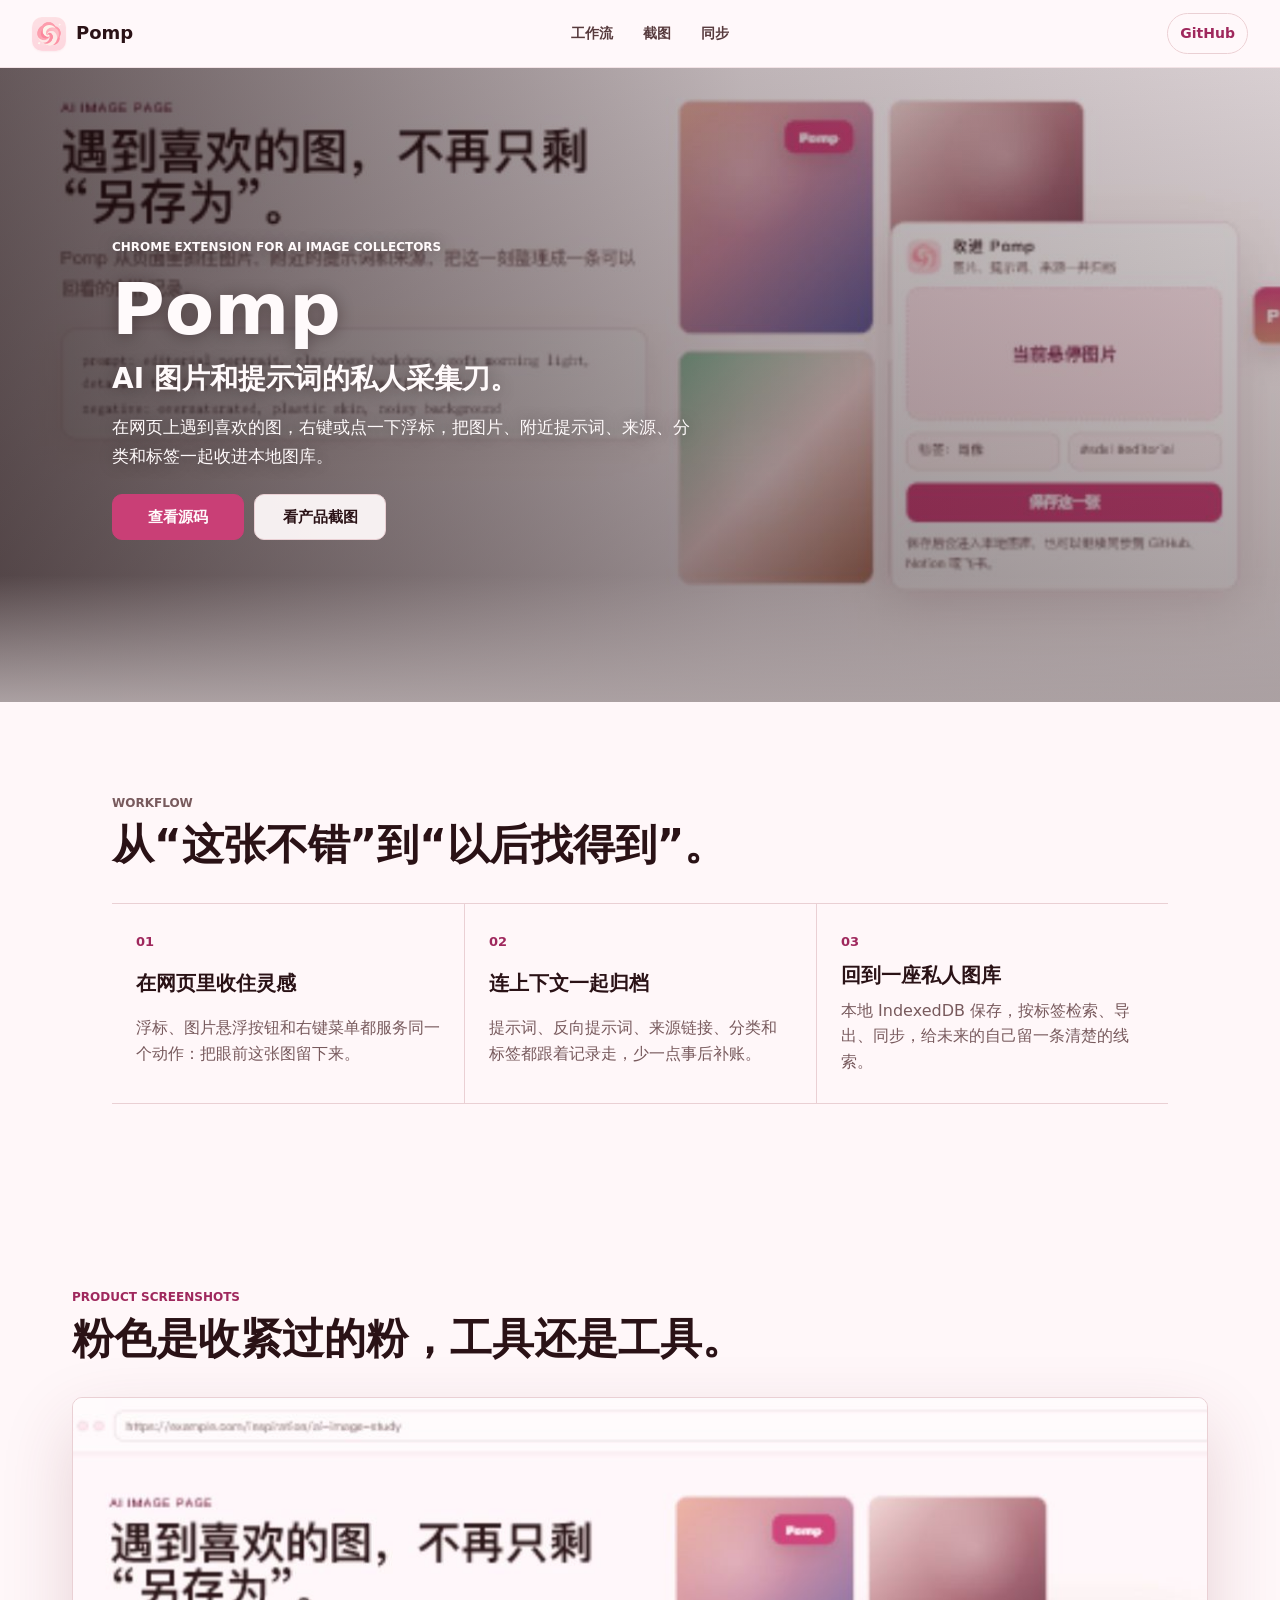
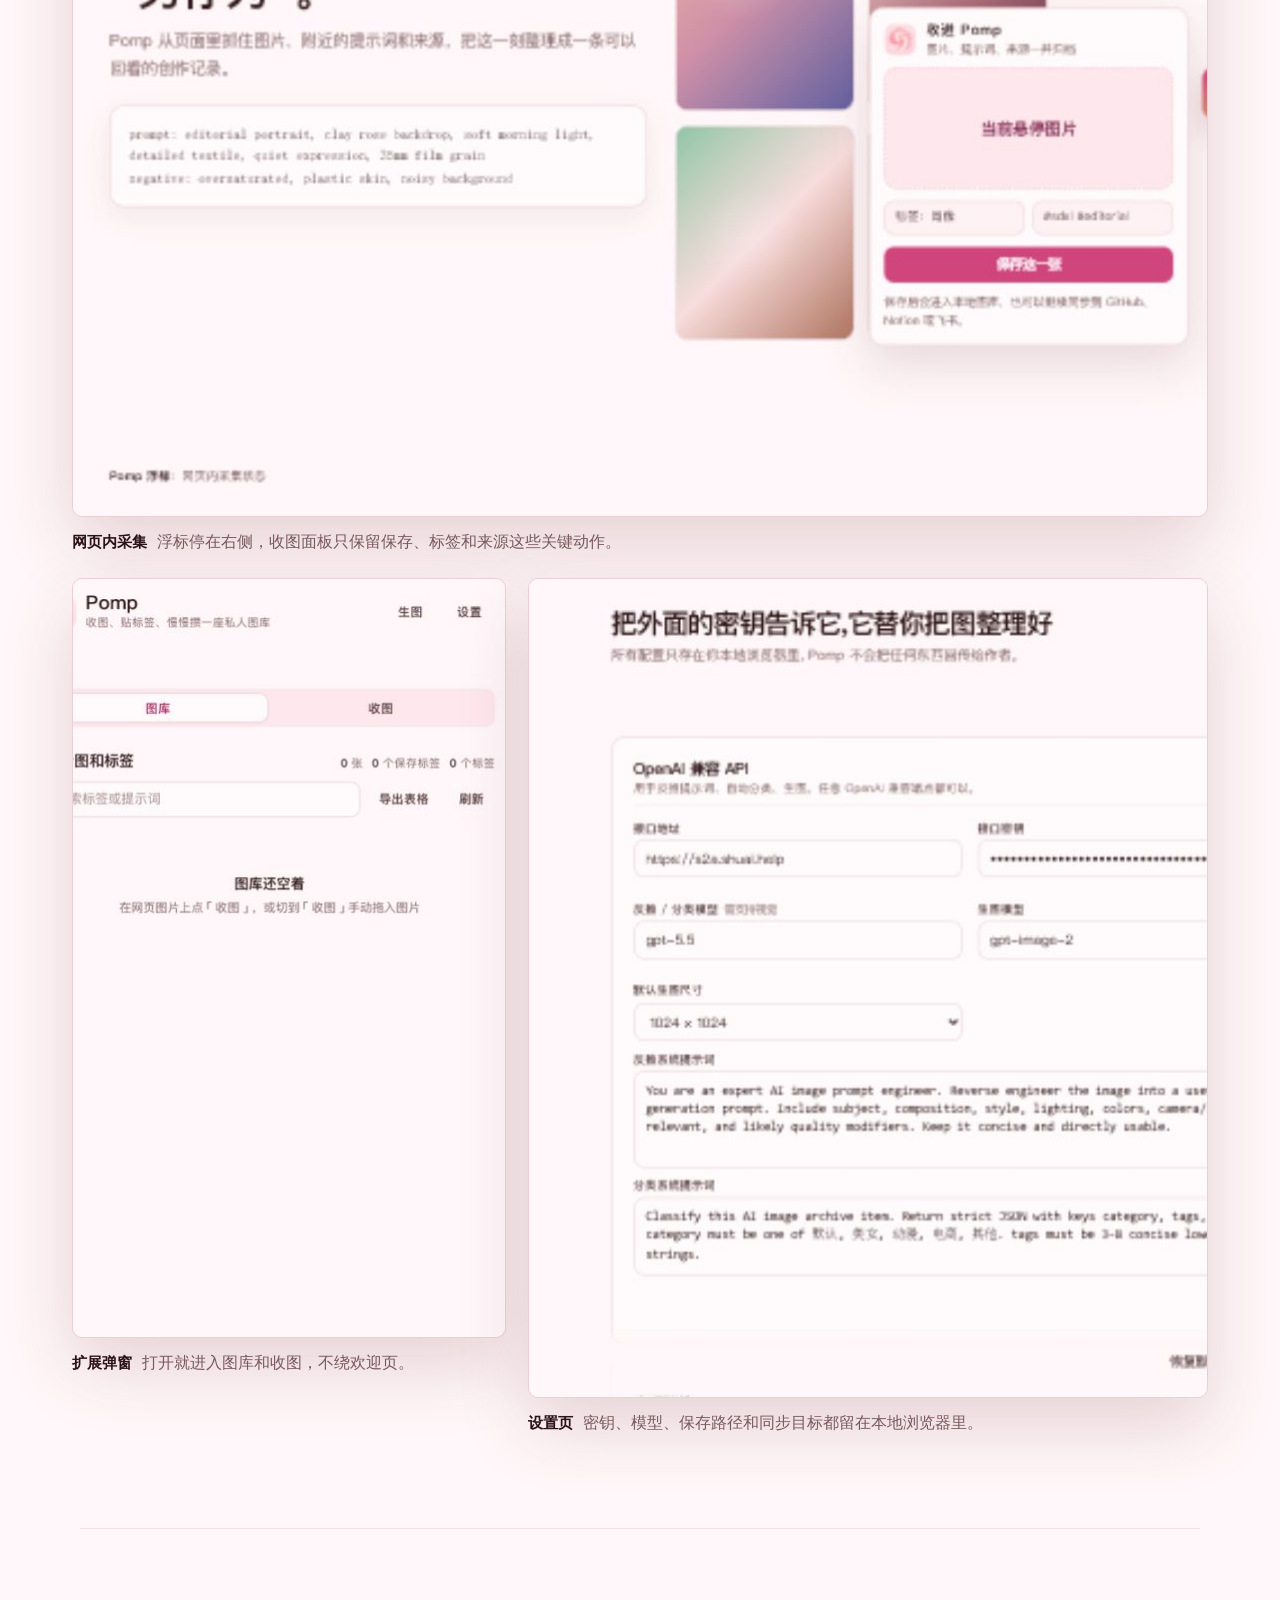
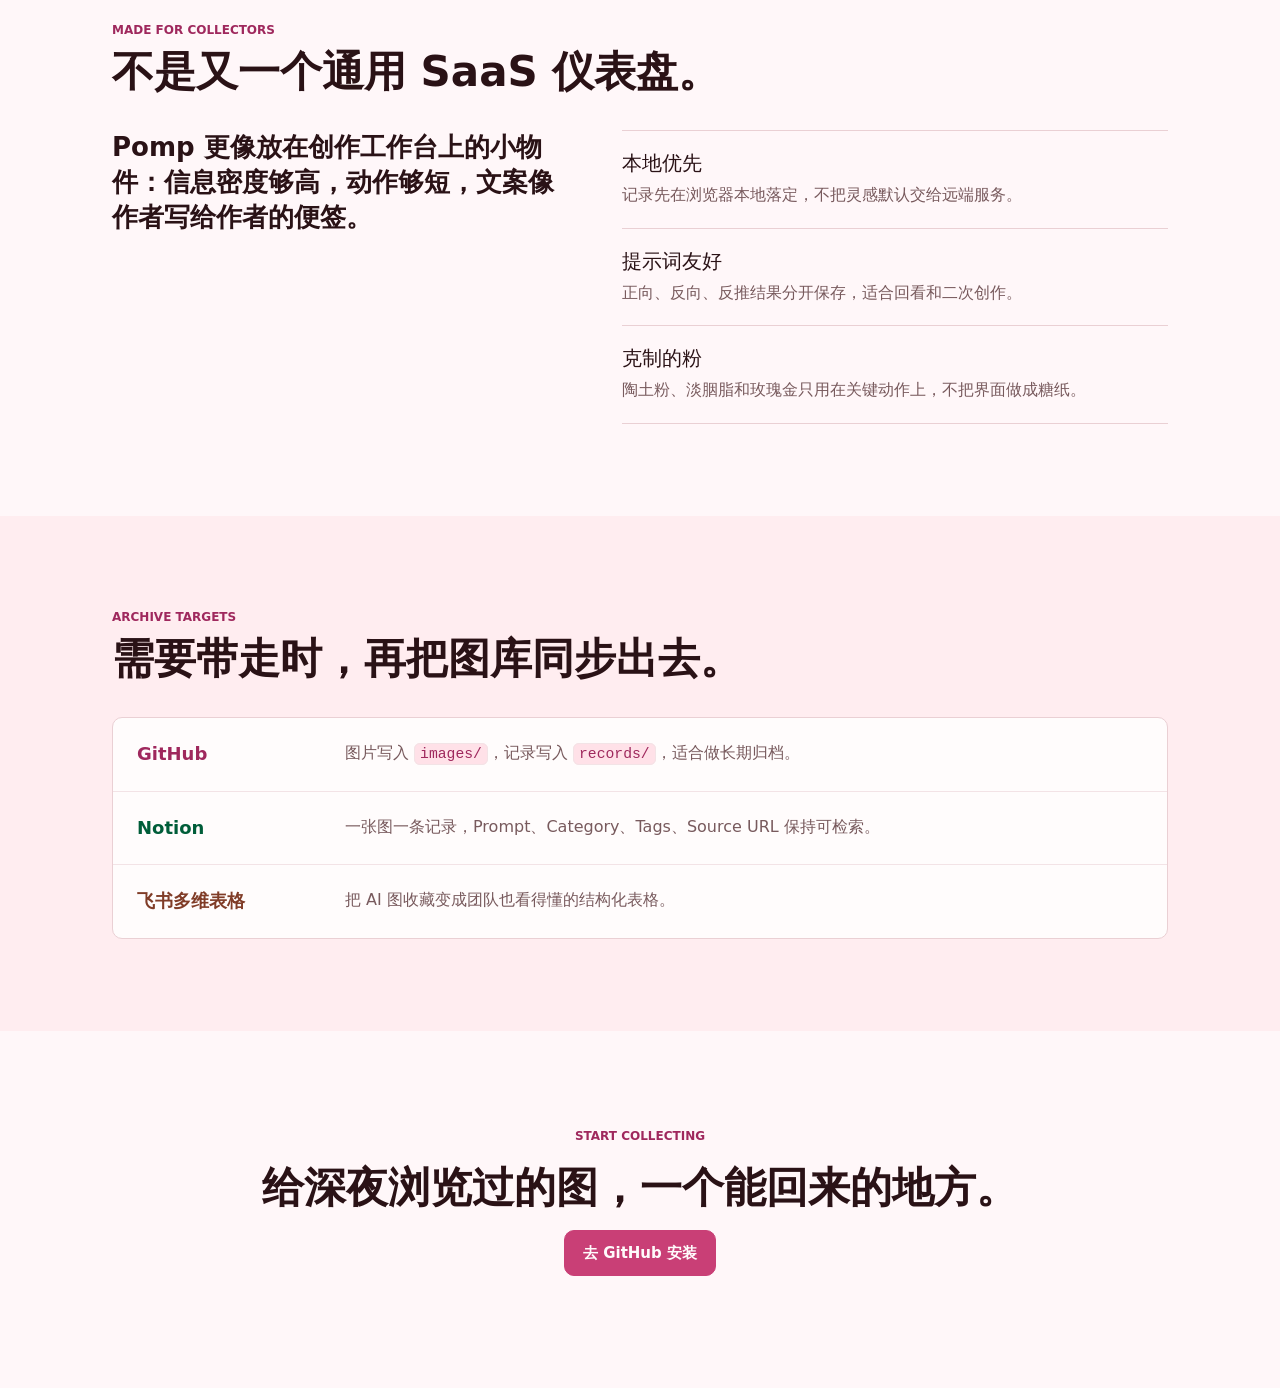
==== index.html @ 880b2afd "Publish Pomp landing page" ====
<!doctype html>
<html lang="zh-CN">
  <head>
    <meta charset="utf-8" />
    <meta name="viewport" content="width=device-width, initial-scale=1" />
    <meta
      name="description"
      content="Pomp 是给 AI 图创作者用的 Chrome 扩展：收图、收提示词、存来源、贴标签，再同步到 GitHub、Notion 或飞书。"
    />
    <meta name="theme-color" content="#fbf2f4" />
    <title>Pomp · AI 图片和提示词的私人采集刀</title>
    <link rel="icon" href="assets/pomp-logo.png" />
    <link rel="preload" as="image" href="assets/screenshots/floating-capture.png" />
    <link rel="stylesheet" href="styles.css" />
  </head>
  <body>
    <a class="skip-link" href="#main">跳到正文</a>
    <header class="site-header">
      <a class="brand" href="#top" aria-label="Pomp 首页">
        <img src="assets/pomp-logo.png" width="34" height="34" alt="" />
        <span>Pomp</span>
      </a>
      <nav class="site-nav" aria-label="页面导航">
        <a href="#workflow">工作流</a>
        <a href="#screenshots">截图</a>
        <a href="#sync">同步</a>
      </nav>
      <a class="header-cta" href="https://github.com/Charlo-O/POMP">GitHub</a>
    </header>

    <main id="main">
      <section id="top" class="hero" aria-labelledby="hero-title">
        <div class="hero-media" aria-hidden="true"></div>
        <div class="hero-scrim"></div>
        <div class="hero-content">
          <p class="eyebrow">Chrome extension for AI image collectors</p>
          <h1 id="hero-title">Pomp</h1>
          <p class="hero-lede">AI 图片和提示词的私人采集刀。</p>
          <p class="hero-copy">
            在网页上遇到喜欢的图，右键或点一下浮标，把图片、附近提示词、来源、分类和标签一起收进本地图库。
          </p>
          <div class="hero-actions">
            <a class="button primary" href="https://github.com/Charlo-O/POMP">查看源码</a>
            <a class="button secondary" href="#screenshots">看产品截图</a>
          </div>
        </div>
      </section>

      <section id="workflow" class="workflow section-band" aria-labelledby="workflow-title">
        <div class="section-head">
          <p class="eyebrow">Workflow</p>
          <h2 id="workflow-title">从“这张不错”到“以后找得到”。</h2>
        </div>
        <div class="workflow-grid">
          <article>
            <span class="step-index">01</span>
            <h3>在网页里收住灵感</h3>
            <p>浮标、图片悬浮按钮和右键菜单都服务同一个动作：把眼前这张图留下来。</p>
          </article>
          <article>
            <span class="step-index">02</span>
            <h3>连上下文一起归档</h3>
            <p>提示词、反向提示词、来源链接、分类和标签都跟着记录走，少一点事后补账。</p>
          </article>
          <article>
            <span class="step-index">03</span>
            <h3>回到一座私人图库</h3>
            <p>本地 IndexedDB 保存，按标签检索、导出、同步，给未来的自己留一条清楚的线索。</p>
          </article>
        </div>
      </section>

      <section id="screenshots" class="screenshots section-band" aria-labelledby="screenshots-title">
        <div class="section-head">
          <p class="eyebrow">Product screenshots</p>
          <h2 id="screenshots-title">粉色是收紧过的粉，工具还是工具。</h2>
        </div>
        <div class="shot-feature">
          <figure>
            <img
              src="assets/screenshots/floating-capture.png"
              width="1200"
              height="720"
              loading="lazy"
              alt="Pomp 在网页图片旁显示浮标与收图面板的截图"
            />
            <figcaption>
              <strong>网页内采集</strong>
              <span>浮标停在右侧，收图面板只保留保存、标签和来源这些关键动作。</span>
            </figcaption>
          </figure>
        </div>
        <div class="shot-grid">
          <figure>
            <img
              src="assets/screenshots/popup.png"
              width="520"
              height="760"
              loading="lazy"
              alt="Pomp 扩展弹窗的图库界面截图"
            />
            <figcaption>
              <strong>扩展弹窗</strong>
              <span>打开就进入图库和收图，不绕欢迎页。</span>
            </figcaption>
          </figure>
          <figure>
            <img
              src="assets/screenshots/options.png"
              width="1145"
              height="820"
              loading="lazy"
              alt="Pomp 设置页中 OpenAI 兼容 API 配置区域截图"
            />
            <figcaption>
              <strong>设置页</strong>
              <span>密钥、模型、保存路径和同步目标都留在本地浏览器里。</span>
            </figcaption>
          </figure>
        </div>
      </section>

      <section class="principles section-band" aria-labelledby="principles-title">
        <div class="section-head">
          <p class="eyebrow">Made for collectors</p>
          <h2 id="principles-title">不是又一个通用 SaaS 仪表盘。</h2>
        </div>
        <div class="principle-layout">
          <p class="large-copy">
            Pomp 更像放在创作工作台上的小物件：信息密度够高，动作够短，文案像作者写给作者的便签。
          </p>
          <dl class="principle-list">
            <div>
              <dt>本地优先</dt>
              <dd>记录先在浏览器本地落定，不把灵感默认交给远端服务。</dd>
            </div>
            <div>
              <dt>提示词友好</dt>
              <dd>正向、反向、反推结果分开保存，适合回看和二次创作。</dd>
            </div>
            <div>
              <dt>克制的粉</dt>
              <dd>陶土粉、淡胭脂和玫瑰金只用在关键动作上，不把界面做成糖纸。</dd>
            </div>
          </dl>
        </div>
      </section>

      <section id="sync" class="sync section-band" aria-labelledby="sync-title">
        <div class="section-head">
          <p class="eyebrow">Archive targets</p>
          <h2 id="sync-title">需要带走时，再把图库同步出去。</h2>
        </div>
        <div class="sync-rows" role="list">
          <div role="listitem">
            <span>GitHub</span>
            <p>图片写入 <code>images/</code>，记录写入 <code>records/</code>，适合做长期归档。</p>
          </div>
          <div role="listitem">
            <span>Notion</span>
            <p>一张图一条记录，Prompt、Category、Tags、Source URL 保持可检索。</p>
          </div>
          <div role="listitem">
            <span>飞书多维表格</span>
            <p>把 AI 图收藏变成团队也看得懂的结构化表格。</p>
          </div>
        </div>
      </section>

      <section class="final-cta" aria-labelledby="final-title">
        <p class="eyebrow">Start collecting</p>
        <h2 id="final-title">给深夜浏览过的图，一个能回来的地方。</h2>
        <a class="button primary" href="https://github.com/Charlo-O/POMP">去 GitHub 安装</a>
      </section>
    </main>
  </body>
</html>
---- styles.css ----
:root {
  color-scheme: light;
  --bg: oklch(98.6% 0.012 8);
  --bg-deep: oklch(96.4% 0.022 8);
  --panel: oklch(99.4% 0.006 8);
  --panel-soft: oklch(97.4% 0.016 8);
  --panel-blush: oklch(95.6% 0.034 6);
  --text: oklch(22% 0.04 12);
  --text-mid: oklch(38% 0.04 12);
  --muted: oklch(50% 0.04 12);
  --line: oklch(88% 0.03 6);
  --line-soft: oklch(93% 0.018 6);
  --accent: oklch(58% 0.18 0);
  --accent-strong: oklch(48% 0.16 358);
  --accent-soft: oklch(94% 0.04 4);
  --accent-fg: oklch(99% 0.006 8);
  --rose-gold: oklch(72% 0.09 40);
  --moss: oklch(42% 0.1 160);
  --shadow-sm: 0 1px 2px oklch(40% 0.06 12 / 0.06);
  --shadow-md: 0 10px 32px oklch(40% 0.08 12 / 0.12);
  --shadow-lg: 0 28px 70px oklch(40% 0.1 12 / 0.18);
  --ease-out: cubic-bezier(0.22, 1, 0.36, 1);
  --content: 1120px;
  --header-h: 68px;
  font-family:
    "PingFang SC", "HarmonyOS Sans SC", "Microsoft YaHei UI", "Hiragino Sans GB",
    -apple-system, BlinkMacSystemFont, "Segoe UI", system-ui, sans-serif;
  -webkit-font-smoothing: antialiased;
  text-rendering: optimizeLegibility;
}

@media (prefers-reduced-motion: reduce) {
  *,
  *::before,
  *::after {
    animation-duration: 0ms !important;
    scroll-behavior: auto !important;
    transition-duration: 0ms !important;
  }
}

* {
  box-sizing: border-box;
}

html {
  background: var(--bg);
  scroll-behavior: smooth;
}

body {
  background: var(--bg);
  color: var(--text);
  font-size: 16px;
  letter-spacing: 0;
  line-height: 1.6;
  margin: 0;
}

img {
  display: block;
  max-width: 100%;
}

a {
  color: inherit;
}

.skip-link {
  background: var(--text);
  border-radius: 0 0 8px 8px;
  color: var(--accent-fg);
  left: 24px;
  padding: 8px 12px;
  position: fixed;
  top: -48px;
  transition: top 160ms var(--ease-out);
  z-index: 20;
}

.skip-link:focus {
  top: 0;
}

.site-header {
  align-items: center;
  background: oklch(98.6% 0.012 8 / 0.88);
  border-bottom: 1px solid var(--line-soft);
  display: flex;
  gap: 18px;
  height: var(--header-h);
  justify-content: space-between;
  padding: 0 32px;
  position: sticky;
  top: 0;
  z-index: 10;
}

.brand,
.site-nav,
.hero-actions {
  align-items: center;
  display: flex;
}

.brand {
  gap: 10px;
  text-decoration: none;
}

.brand img {
  border-radius: 10px;
  box-shadow: var(--shadow-sm);
}

.brand span {
  font-size: 18px;
  font-weight: 850;
}

.site-nav {
  gap: 6px;
}

.site-nav a,
.header-cta {
  border-radius: 999px;
  color: var(--text-mid);
  font-size: 14px;
  font-weight: 700;
  min-height: 40px;
  padding: 8px 12px;
  text-decoration: none;
  transition:
    background-color 160ms var(--ease-out),
    color 160ms var(--ease-out);
}

.site-nav a:hover,
.header-cta:hover {
  background: var(--panel-soft);
  color: var(--text);
}

.header-cta {
  border: 1px solid var(--line);
  color: var(--accent-strong);
}

.hero {
  min-height: calc(78dvh - var(--header-h));
  overflow: hidden;
  position: relative;
}

.hero-media,
.hero-scrim {
  inset: 0;
  position: absolute;
}

.hero-media {
  background:
    linear-gradient(90deg, oklch(15% 0.03 12 / 0.62), oklch(15% 0.03 12 / 0.18) 58%, oklch(15% 0.03 12 / 0.05)),
    url("assets/screenshots/floating-capture.png") center / cover;
  transform: scale(1.02);
}

.hero-scrim {
  background:
    linear-gradient(180deg, oklch(15% 0.03 12 / 0.12), oklch(15% 0.03 12 / 0.36)),
    linear-gradient(0deg, var(--bg) 0, oklch(98.6% 0.012 8 / 0) 20%);
}

.hero-content {
  display: grid;
  gap: 18px;
  margin: 0 auto;
  max-width: var(--content);
  min-height: calc(78dvh - var(--header-h));
  padding: 96px 32px 88px;
  place-content: center start;
  position: relative;
}

.eyebrow {
  color: var(--accent-strong);
  font-size: 12px;
  font-weight: 850;
  letter-spacing: 0;
  margin: 0;
  text-transform: uppercase;
}

.hero .eyebrow,
.hero h1,
.hero-lede,
.hero-copy {
  color: var(--accent-fg);
  text-shadow: 0 1px 16px oklch(15% 0.03 12 / 0.36);
}

.hero h1 {
  font-size: 72px;
  font-weight: 900;
  letter-spacing: 0;
  line-height: 0.95;
  margin: 0;
}

.hero-lede {
  font-size: 28px;
  font-weight: 800;
  line-height: 1.18;
  margin: 0;
  max-width: 560px;
}

.hero-copy {
  font-size: 17px;
  line-height: 1.75;
  margin: 0;
  max-width: 580px;
}

.hero-actions {
  flex-wrap: wrap;
  gap: 10px;
  padding-top: 4px;
}

.button {
  align-items: center;
  border: 1px solid var(--line);
  border-radius: 10px;
  display: inline-flex;
  font-size: 15px;
  font-weight: 800;
  justify-content: center;
  min-height: 46px;
  min-width: 132px;
  padding: 0 18px;
  text-decoration: none;
  transition:
    background-color 160ms var(--ease-out),
    border-color 160ms var(--ease-out),
    transform 160ms var(--ease-out);
}

.button:hover {
  transform: translateY(-1px);
}

.button:active {
  transform: scale(0.985);
}

.button.primary {
  background: var(--accent);
  border-color: var(--accent);
  color: var(--accent-fg);
}

.button.primary:hover {
  background: var(--accent-strong);
  border-color: var(--accent-strong);
}

.button.secondary {
  background: oklch(99.4% 0.006 8 / 0.92);
  color: var(--text);
}

.section-band {
  margin: 0 auto;
  max-width: var(--content);
  padding: 92px 32px;
}

.section-head {
  display: grid;
  gap: 8px;
  margin-bottom: 34px;
  max-width: 720px;
}

.section-head h2,
.final-cta h2 {
  color: var(--text);
  font-size: 42px;
  font-weight: 900;
  letter-spacing: 0;
  line-height: 1.14;
  margin: 0;
}

.workflow-grid {
  border-bottom: 1px solid var(--line);
  border-top: 1px solid var(--line);
  display: grid;
  grid-template-columns: repeat(3, minmax(0, 1fr));
}

.workflow-grid article {
  display: grid;
  gap: 10px;
  padding: 28px 24px;
}

.workflow-grid article + article {
  border-left: 1px solid var(--line);
}

.step-index {
  color: var(--accent-strong);
  font-size: 13px;
  font-weight: 900;
}

.workflow h3,
.principle-list dt {
  font-size: 20px;
  line-height: 1.25;
  margin: 0;
}

.workflow p,
.principle-list dd,
.sync-rows p,
figcaption span {
  color: var(--muted);
  margin: 0;
}

.screenshots {
  max-width: 1200px;
}

.shot-feature figure,
.shot-grid figure {
  margin: 0;
}

.shot-feature img,
.shot-grid img {
  background: var(--panel-blush);
  border: 1px solid var(--line);
  border-radius: 10px;
  box-shadow: var(--shadow-lg);
  object-fit: cover;
  width: 100%;
}

.shot-feature img {
  aspect-ratio: 5 / 3;
}

.shot-grid {
  display: grid;
  gap: 22px;
  grid-template-columns: 0.78fr 1.22fr;
  margin-top: 24px;
}

.shot-grid img {
  aspect-ratio: 13 / 10;
}

.shot-grid figure:first-child img {
  aspect-ratio: 0.72 / 1;
  object-fit: cover;
  object-position: top;
}

figcaption {
  align-items: baseline;
  display: flex;
  gap: 10px;
  margin-top: 12px;
}

figcaption strong {
  color: var(--text);
  flex: 0 0 auto;
  font-size: 15px;
}

.principles {
  border-top: 1px solid var(--line-soft);
}

.principle-layout {
  display: grid;
  gap: 44px;
  grid-template-columns: minmax(0, 0.92fr) minmax(0, 1.08fr);
}

.large-copy {
  color: var(--text);
  font-size: 26px;
  font-weight: 800;
  line-height: 1.35;
  margin: 0;
}

.principle-list {
  border-top: 1px solid var(--line);
  margin: 0;
}

.principle-list div {
  border-bottom: 1px solid var(--line);
  display: grid;
  gap: 6px;
  padding: 20px 0;
}

.sync {
  background: var(--bg-deep);
  max-width: none;
  padding-left: max(32px, calc((100vw - var(--content)) / 2 + 32px));
  padding-right: max(32px, calc((100vw - var(--content)) / 2 + 32px));
}

.sync-rows {
  background: var(--panel);
  border: 1px solid var(--line);
  border-radius: 10px;
  overflow: hidden;
}

.sync-rows div {
  align-items: start;
  display: grid;
  gap: 18px;
  grid-template-columns: 190px 1fr;
  padding: 22px 24px;
}

.sync-rows div + div {
  border-top: 1px solid var(--line-soft);
}

.sync-rows span {
  color: var(--accent-strong);
  font-size: 18px;
  font-weight: 900;
}

.sync-rows div:nth-child(2) span {
  color: var(--moss);
}

.sync-rows div:nth-child(3) span {
  color: oklch(44% 0.1 38);
}

code {
  background: var(--accent-soft);
  border: 1px solid var(--line-soft);
  border-radius: 6px;
  color: var(--accent-strong);
  font-family: ui-monospace, "SF Mono", Menlo, Consolas, monospace;
  font-size: 0.92em;
  padding: 2px 5px;
}

.final-cta {
  display: grid;
  gap: 18px;
  margin: 0 auto;
  max-width: 820px;
  padding: 96px 32px 112px;
  text-align: center;
}

.final-cta .button {
  justify-self: center;
}

:focus-visible {
  outline: 2px solid var(--accent);
  outline-offset: 3px;
}

@media (max-width: 900px) {
  .site-header {
    padding: 0 18px;
  }

  .site-nav {
    display: none;
  }

  .hero {
    min-height: calc(84dvh - var(--header-h));
  }

  .hero-media {
    background:
      linear-gradient(180deg, oklch(15% 0.03 12 / 0.64), oklch(15% 0.03 12 / 0.28)),
      url("assets/screenshots/floating-capture.png") center / cover;
  }

  .hero-content {
    min-height: calc(84dvh - var(--header-h));
    padding: 84px 22px 72px;
  }

  .hero h1 {
    font-size: 52px;
  }

  .hero-lede {
    font-size: 24px;
  }

  .section-band {
    padding: 70px 22px;
  }

  .section-head h2,
  .final-cta h2 {
    font-size: 32px;
  }

  .workflow-grid,
  .principle-layout,
  .shot-grid {
    grid-template-columns: 1fr;
  }

  .workflow-grid article + article {
    border-left: 0;
    border-top: 1px solid var(--line);
  }

  .sync {
    padding-left: 22px;
    padding-right: 22px;
  }

  .sync-rows div {
    grid-template-columns: 1fr;
  }

  figcaption {
    align-items: start;
    display: grid;
    gap: 4px;
  }
}

@media (max-width: 520px) {
  .header-cta {
    min-width: 84px;
    text-align: center;
  }

  .hero-copy {
    font-size: 16px;
  }

  .hero-actions {
    align-items: stretch;
    display: grid;
  }

  .button {
    width: 100%;
  }

  .large-copy {
    font-size: 22px;
  }

  .shot-feature img,
  .shot-grid img {
    border-radius: 8px;
  }
}
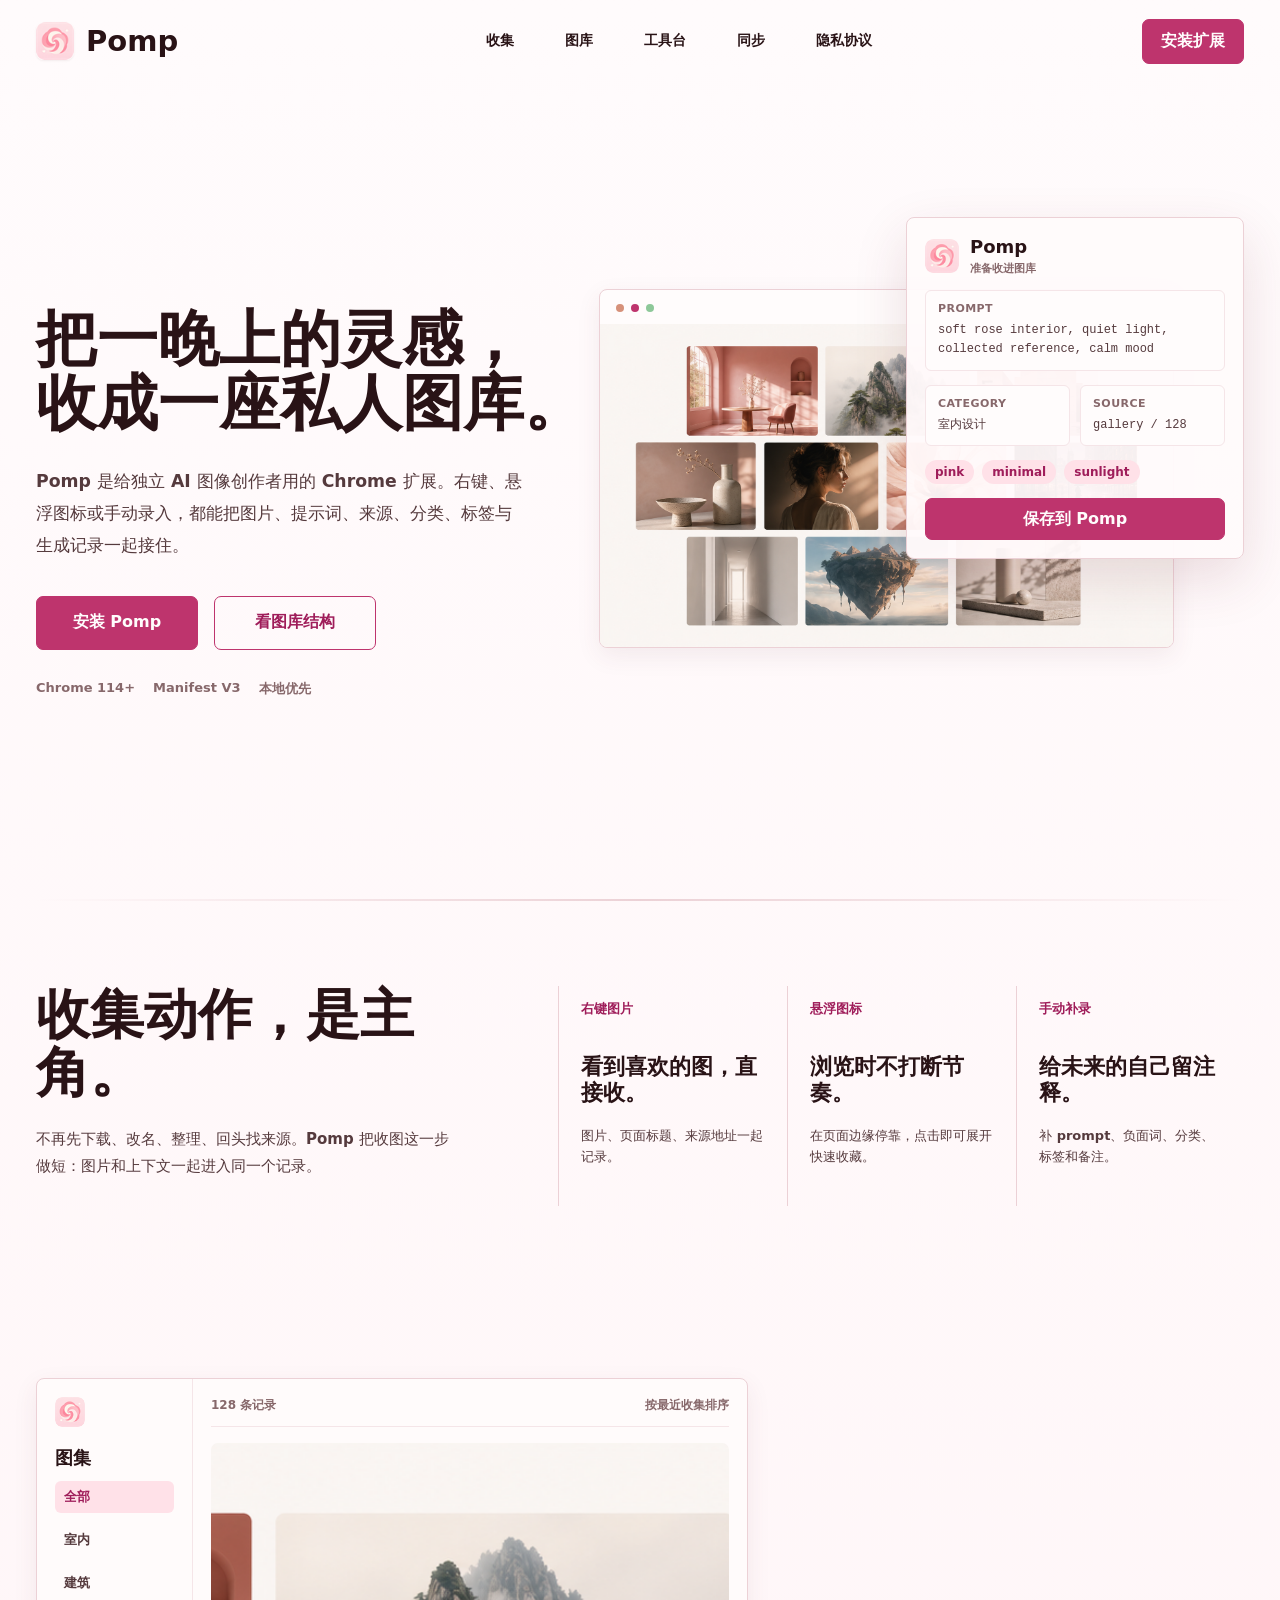
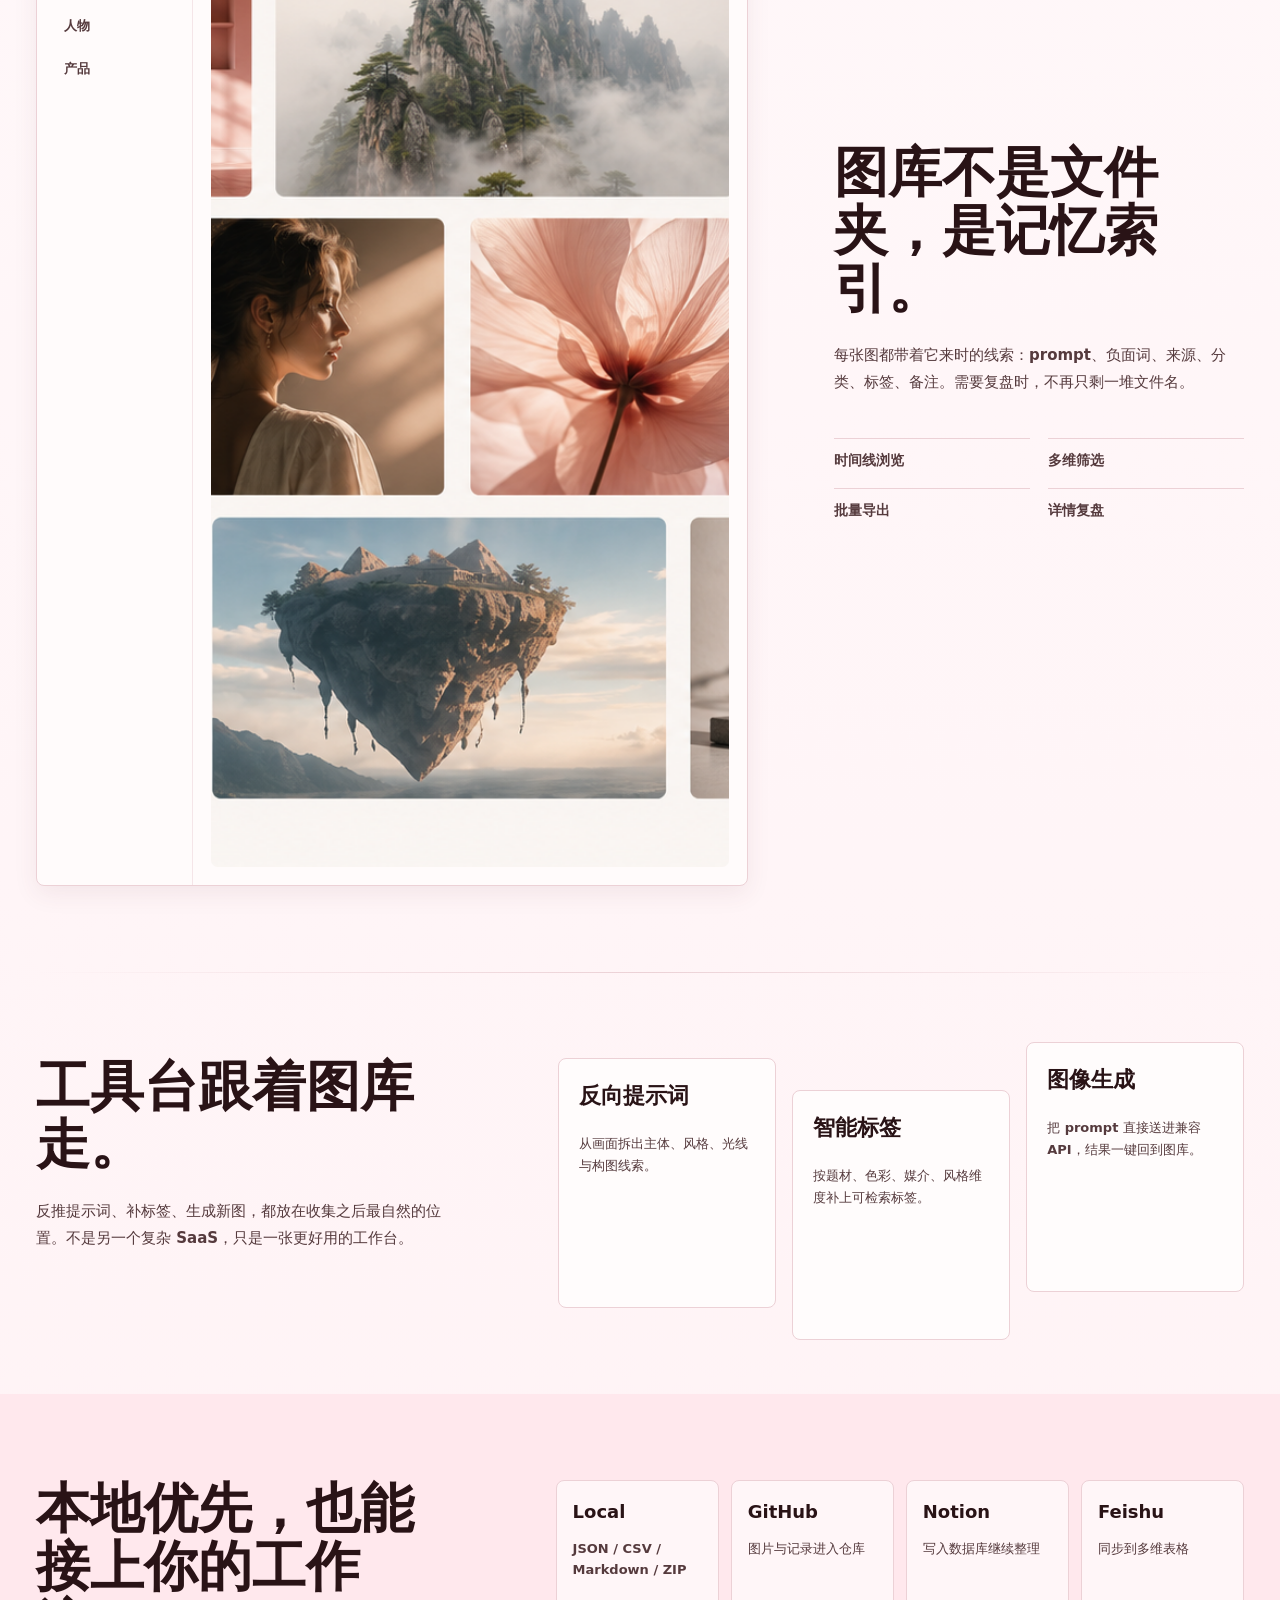
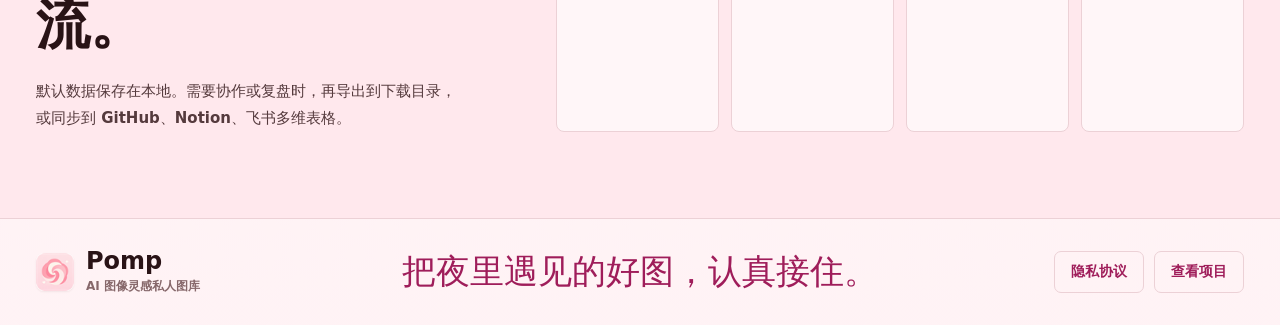
==== commit 4da1b7a1: "Publish standalone landing page" ====
--- a/index.html
+++ b/index.html
@@ -5,173 +5,238 @@
     <meta name="viewport" content="width=device-width, initial-scale=1" />
     <meta
       name="description"
-      content="Pomp 是给 AI 图创作者用的 Chrome 扩展：收图、收提示词、存来源、贴标签，再同步到 GitHub、Notion 或飞书。"
+      content="Pomp 是为 AI 图像创作者准备的 Chrome 扩展，把图片、提示词、来源、标签和生成记录收成一座私人图库。"
     />
-    <meta name="theme-color" content="#fbf2f4" />
-    <title>Pomp · AI 图片和提示词的私人采集刀</title>
-    <link rel="icon" href="assets/pomp-logo.png" />
-    <link rel="preload" as="image" href="assets/screenshots/floating-capture.png" />
+    <title>Pomp | AI 图像灵感私人图库</title>
+    <link rel="icon" href="assets/pomp-icon48.png" />
     <link rel="stylesheet" href="styles.css" />
   </head>
   <body>
-    <a class="skip-link" href="#main">跳到正文</a>
     <header class="site-header">
       <a class="brand" href="#top" aria-label="Pomp 首页">
-        <img src="assets/pomp-logo.png" width="34" height="34" alt="" />
+        <img src="assets/pomp-icon48.png" alt="" width="48" height="48" decoding="async" />
         <span>Pomp</span>
       </a>
-      <nav class="site-nav" aria-label="页面导航">
-        <a href="#workflow">工作流</a>
-        <a href="#screenshots">截图</a>
+
+      <nav class="site-nav" aria-label="主要导航">
+        <a href="#collect">收集</a>
+        <a href="#archive">图库</a>
+        <a href="#bench">工具台</a>
         <a href="#sync">同步</a>
+        <a href="privacy.html">隐私协议</a>
       </nav>
-      <a class="header-cta" href="https://github.com/Charlo-O/POMP">GitHub</a>
+
+      <a class="nav-action" href="https://github.com/Charlo-O/POMP" target="_blank" rel="noreferrer">
+        安装扩展
+      </a>
     </header>
 
-    <main id="main">
-      <section id="top" class="hero" aria-labelledby="hero-title">
-        <div class="hero-media" aria-hidden="true"></div>
-        <div class="hero-scrim"></div>
-        <div class="hero-content">
-          <p class="eyebrow">Chrome extension for AI image collectors</p>
-          <h1 id="hero-title">Pomp</h1>
-          <p class="hero-lede">AI 图片和提示词的私人采集刀。</p>
-          <p class="hero-copy">
-            在网页上遇到喜欢的图，右键或点一下浮标，把图片、附近提示词、来源、分类和标签一起收进本地图库。
+    <main id="top">
+      <section class="hero">
+        <div class="hero-copy">
+          <h1>
+            <span>把一晚上的灵感，</span>
+            <span>收成一座私人图库。</span>
+          </h1>
+          <p>
+            Pomp 是给独立 AI 图像创作者用的 Chrome 扩展。右键、悬浮图标或手动录入，都能把图片、提示词、来源、分类、标签与生成记录一起接住。
           </p>
           <div class="hero-actions">
-            <a class="button primary" href="https://github.com/Charlo-O/POMP">查看源码</a>
-            <a class="button secondary" href="#screenshots">看产品截图</a>
-          </div>
-        </div>
-      </section>
-
-      <section id="workflow" class="workflow section-band" aria-labelledby="workflow-title">
-        <div class="section-head">
-          <p class="eyebrow">Workflow</p>
-          <h2 id="workflow-title">从“这张不错”到“以后找得到”。</h2>
-        </div>
-        <div class="workflow-grid">
-          <article>
-            <span class="step-index">01</span>
-            <h3>在网页里收住灵感</h3>
-            <p>浮标、图片悬浮按钮和右键菜单都服务同一个动作：把眼前这张图留下来。</p>
-          </article>
-          <article>
-            <span class="step-index">02</span>
-            <h3>连上下文一起归档</h3>
-            <p>提示词、反向提示词、来源链接、分类和标签都跟着记录走，少一点事后补账。</p>
-          </article>
-          <article>
-            <span class="step-index">03</span>
-            <h3>回到一座私人图库</h3>
-            <p>本地 IndexedDB 保存，按标签检索、导出、同步，给未来的自己留一条清楚的线索。</p>
-          </article>
-        </div>
-      </section>
-
-      <section id="screenshots" class="screenshots section-band" aria-labelledby="screenshots-title">
-        <div class="section-head">
-          <p class="eyebrow">Product screenshots</p>
-          <h2 id="screenshots-title">粉色是收紧过的粉，工具还是工具。</h2>
-        </div>
-        <div class="shot-feature">
-          <figure>
+            <a class="button primary" href="https://github.com/Charlo-O/POMP" target="_blank" rel="noreferrer">
+              安装 Pomp
+            </a>
+            <a class="button secondary" href="#archive">看图库结构</a>
+          </div>
+          <div class="hero-note">
+            <span>Chrome 114+</span>
+            <span>Manifest V3</span>
+            <span>本地优先</span>
+          </div>
+        </div>
+
+        <div class="hero-workspace" aria-label="Pomp 新品牌官网产品预览">
+          <div class="source-window">
+            <div class="window-dots" aria-hidden="true">
+              <span></span>
+              <span></span>
+              <span></span>
+            </div>
             <img
-              src="assets/screenshots/floating-capture.png"
-              width="1200"
-              height="720"
+              src="assets/archive-contact-sheet.png"
+              alt="AI 图像灵感缩略图拼贴"
+              width="1792"
+              height="1024"
+              decoding="async"
+              fetchpriority="high"
+            />
+          </div>
+
+          <div class="save-panel">
+            <div class="panel-head">
+              <img src="assets/pomp-icon48.png" alt="" width="48" height="48" decoding="async" />
+              <div>
+                <strong>Pomp</strong>
+                <span>准备收进图库</span>
+              </div>
+            </div>
+            <div class="field-group">
+              <label>Prompt</label>
+              <p>soft rose interior, quiet light, collected reference, calm mood</p>
+            </div>
+            <div class="field-row">
+              <div>
+                <label>Category</label>
+                <p>室内设计</p>
+              </div>
+              <div>
+                <label>Source</label>
+                <p>gallery / 128</p>
+              </div>
+            </div>
+            <div class="tag-row" aria-label="标签">
+              <span>pink</span>
+              <span>minimal</span>
+              <span>sunlight</span>
+            </div>
+            <button type="button">保存到 Pomp</button>
+          </div>
+        </div>
+      </section>
+
+      <section id="collect" class="collect section-shell">
+        <div class="section-copy">
+          <h2>收集动作，是主角。</h2>
+          <p>
+            不再先下载、改名、整理、回头找来源。Pomp 把收图这一步做短：图片和上下文一起进入同一个记录。
+          </p>
+        </div>
+
+        <div class="collect-lane" aria-label="收集方式">
+          <article>
+            <span>右键图片</span>
+            <strong>看到喜欢的图，直接收。</strong>
+            <p>图片、页面标题、来源地址一起记录。</p>
+          </article>
+          <article>
+            <span>悬浮图标</span>
+            <strong>浏览时不打断节奏。</strong>
+            <p>在页面边缘停靠，点击即可展开快速收藏。</p>
+          </article>
+          <article>
+            <span>手动补录</span>
+            <strong>给未来的自己留注释。</strong>
+            <p>补 prompt、负面词、分类、标签和备注。</p>
+          </article>
+        </div>
+      </section>
+
+      <section id="archive" class="archive section-shell">
+        <div class="archive-board">
+          <div class="archive-sidebar">
+            <img src="assets/pomp-icon48.png" alt="" width="48" height="48" loading="lazy" decoding="async" />
+            <strong>图集</strong>
+            <span class="active">全部</span>
+            <span>室内</span>
+            <span>建筑</span>
+            <span>人物</span>
+            <span>产品</span>
+          </div>
+          <div class="archive-main">
+            <div class="archive-toolbar">
+              <span>128 条记录</span>
+              <span>按最近收集排序</span>
+            </div>
+            <img
+              src="assets/archive-contact-sheet.png"
+              alt="Pomp 私人图库中的灵感缩略图"
+              width="1792"
+              height="1024"
               loading="lazy"
-              alt="Pomp 在网页图片旁显示浮标与收图面板的截图"
+              decoding="async"
             />
-            <figcaption>
-              <strong>网页内采集</strong>
-              <span>浮标停在右侧，收图面板只保留保存、标签和来源这些关键动作。</span>
-            </figcaption>
-          </figure>
-        </div>
-        <div class="shot-grid">
-          <figure>
-            <img
-              src="assets/screenshots/popup.png"
-              width="520"
-              height="760"
-              loading="lazy"
-              alt="Pomp 扩展弹窗的图库界面截图"
-            />
-            <figcaption>
-              <strong>扩展弹窗</strong>
-              <span>打开就进入图库和收图，不绕欢迎页。</span>
-            </figcaption>
-          </figure>
-          <figure>
-            <img
-              src="assets/screenshots/options.png"
-              width="1145"
-              height="820"
-              loading="lazy"
-              alt="Pomp 设置页中 OpenAI 兼容 API 配置区域截图"
-            />
-            <figcaption>
-              <strong>设置页</strong>
-              <span>密钥、模型、保存路径和同步目标都留在本地浏览器里。</span>
-            </figcaption>
-          </figure>
-        </div>
-      </section>
-
-      <section class="principles section-band" aria-labelledby="principles-title">
-        <div class="section-head">
-          <p class="eyebrow">Made for collectors</p>
-          <h2 id="principles-title">不是又一个通用 SaaS 仪表盘。</h2>
-        </div>
-        <div class="principle-layout">
-          <p class="large-copy">
-            Pomp 更像放在创作工作台上的小物件：信息密度够高，动作够短，文案像作者写给作者的便签。
-          </p>
-          <dl class="principle-list">
-            <div>
-              <dt>本地优先</dt>
-              <dd>记录先在浏览器本地落定，不把灵感默认交给远端服务。</dd>
-            </div>
-            <div>
-              <dt>提示词友好</dt>
-              <dd>正向、反向、反推结果分开保存，适合回看和二次创作。</dd>
-            </div>
-            <div>
-              <dt>克制的粉</dt>
-              <dd>陶土粉、淡胭脂和玫瑰金只用在关键动作上，不把界面做成糖纸。</dd>
-            </div>
-          </dl>
-        </div>
-      </section>
-
-      <section id="sync" class="sync section-band" aria-labelledby="sync-title">
-        <div class="section-head">
-          <p class="eyebrow">Archive targets</p>
-          <h2 id="sync-title">需要带走时，再把图库同步出去。</h2>
-        </div>
-        <div class="sync-rows" role="list">
-          <div role="listitem">
-            <span>GitHub</span>
-            <p>图片写入 <code>images/</code>，记录写入 <code>records/</code>，适合做长期归档。</p>
-          </div>
-          <div role="listitem">
-            <span>Notion</span>
-            <p>一张图一条记录，Prompt、Category、Tags、Source URL 保持可检索。</p>
-          </div>
-          <div role="listitem">
-            <span>飞书多维表格</span>
-            <p>把 AI 图收藏变成团队也看得懂的结构化表格。</p>
-          </div>
-        </div>
-      </section>
-
-      <section class="final-cta" aria-labelledby="final-title">
-        <p class="eyebrow">Start collecting</p>
-        <h2 id="final-title">给深夜浏览过的图，一个能回来的地方。</h2>
-        <a class="button primary" href="https://github.com/Charlo-O/POMP">去 GitHub 安装</a>
+          </div>
+        </div>
+
+        <div class="section-copy archive-copy">
+          <h2>图库不是文件夹，是记忆索引。</h2>
+          <p>
+            每张图都带着它来时的线索：prompt、负面词、来源、分类、标签、备注。需要复盘时，不再只剩一堆文件名。
+          </p>
+          <div class="mini-list">
+            <span>时间线浏览</span>
+            <span>多维筛选</span>
+            <span>批量导出</span>
+            <span>详情复盘</span>
+          </div>
+        </div>
+      </section>
+
+      <section id="bench" class="bench section-shell">
+        <div class="section-copy">
+          <h2>工具台跟着图库走。</h2>
+          <p>
+            反推提示词、补标签、生成新图，都放在收集之后最自然的位置。不是另一个复杂 SaaS，只是一张更好用的工作台。
+          </p>
+        </div>
+
+        <div class="bench-grid" aria-label="AI 工具台">
+          <article>
+            <strong>反向提示词</strong>
+            <p>从画面拆出主体、风格、光线与构图线索。</p>
+          </article>
+          <article>
+            <strong>智能标签</strong>
+            <p>按题材、色彩、媒介、风格维度补上可检索标签。</p>
+          </article>
+          <article>
+            <strong>图像生成</strong>
+            <p>把 prompt 直接送进兼容 API，结果一键回到图库。</p>
+          </article>
+        </div>
+      </section>
+
+      <section id="sync" class="sync section-shell">
+        <div class="section-copy">
+          <h2>本地优先，也能接上你的工作流。</h2>
+          <p>
+            默认数据保存在本地。需要协作或复盘时，再导出到下载目录，或同步到 GitHub、Notion、飞书多维表格。
+          </p>
+        </div>
+
+        <div class="sync-table" aria-label="同步目标">
+          <div>
+            <strong>Local</strong>
+            <span>JSON / CSV / Markdown / ZIP</span>
+          </div>
+          <div>
+            <strong>GitHub</strong>
+            <span>图片与记录进入仓库</span>
+          </div>
+          <div>
+            <strong>Notion</strong>
+            <span>写入数据库继续整理</span>
+          </div>
+          <div>
+            <strong>Feishu</strong>
+            <span>同步到多维表格</span>
+          </div>
+        </div>
       </section>
     </main>
+
+    <footer class="site-footer">
+      <div class="footer-brand">
+        <img src="assets/pomp-icon48.png" alt="" width="48" height="48" loading="lazy" decoding="async" />
+        <div>
+          <strong>Pomp</strong>
+          <span>AI 图像灵感私人图库</span>
+        </div>
+      </div>
+      <p>把夜里遇见的好图，认真接住。</p>
+      <div class="footer-links">
+        <a href="privacy.html">隐私协议</a>
+        <a href="https://github.com/Charlo-O/POMP" target="_blank" rel="noreferrer">查看项目</a>
+      </div>
+    </footer>
   </body>
 </html>
--- a/styles.css
+++ b/styles.css
@@ -1,27 +1,22 @@
 :root {
   color-scheme: light;
-  --bg: oklch(98.6% 0.012 8);
-  --bg-deep: oklch(96.4% 0.022 8);
-  --panel: oklch(99.4% 0.006 8);
-  --panel-soft: oklch(97.4% 0.016 8);
-  --panel-blush: oklch(95.6% 0.034 6);
-  --text: oklch(22% 0.04 12);
-  --text-mid: oklch(38% 0.04 12);
-  --muted: oklch(50% 0.04 12);
-  --line: oklch(88% 0.03 6);
-  --line-soft: oklch(93% 0.018 6);
-  --accent: oklch(58% 0.18 0);
-  --accent-strong: oklch(48% 0.16 358);
-  --accent-soft: oklch(94% 0.04 4);
-  --accent-fg: oklch(99% 0.006 8);
+  --paper: oklch(98.8% 0.012 8);
+  --paper-deep: oklch(96.5% 0.026 8);
+  --surface: oklch(99.4% 0.006 8);
+  --surface-rose: oklch(95.7% 0.034 6);
+  --ink: oklch(22% 0.036 12);
+  --ink-soft: oklch(38% 0.038 12);
+  --muted: oklch(55% 0.04 12);
+  --line: oklch(88.5% 0.03 6);
+  --line-soft: oklch(93.5% 0.018 6);
+  --carmine: oklch(55% 0.18 0);
+  --carmine-dark: oklch(47% 0.17 358);
+  --carmine-mist: oklch(94% 0.04 4);
   --rose-gold: oklch(72% 0.09 40);
-  --moss: oklch(42% 0.1 160);
-  --shadow-sm: 0 1px 2px oklch(40% 0.06 12 / 0.06);
-  --shadow-md: 0 10px 32px oklch(40% 0.08 12 / 0.12);
-  --shadow-lg: 0 28px 70px oklch(40% 0.1 12 / 0.18);
-  --ease-out: cubic-bezier(0.22, 1, 0.36, 1);
-  --content: 1120px;
-  --header-h: 68px;
+  --shadow: 0 20px 54px oklch(40% 0.1 12 / 0.14);
+  --shadow-soft: 0 8px 24px oklch(40% 0.08 12 / 0.08);
+  --max: 1280px;
+  --ease: cubic-bezier(0.22, 1, 0.36, 1);
   font-family:
     "PingFang SC", "HarmonyOS Sans SC", "Microsoft YaHei UI", "Hiragino Sans GB",
     -apple-system, BlinkMacSystemFont, "Segoe UI", system-ui, sans-serif;
@@ -29,553 +24,966 @@
   text-rendering: optimizeLegibility;
 }
 
+* {
+  box-sizing: border-box;
+}
+
+html {
+  background: var(--paper);
+  scroll-behavior: smooth;
+}
+
+body {
+  background:
+    linear-gradient(180deg, oklch(99.4% 0.008 8), var(--paper) 32%, oklch(97.8% 0.02 8)),
+    var(--paper);
+  color: var(--ink);
+  margin: 0;
+  min-width: 320px;
+  overflow-x: hidden;
+}
+
+a {
+  color: inherit;
+  text-decoration: none;
+}
+
+button {
+  font: inherit;
+}
+
+img {
+  display: block;
+  max-width: 100%;
+}
+
+a:focus-visible,
+button:focus-visible {
+  outline: 2px solid var(--carmine);
+  outline-offset: 4px;
+}
+
+.site-header {
+  align-items: center;
+  display: grid;
+  gap: 28px;
+  grid-template-columns: 180px 1fr auto;
+  margin: 0 auto;
+  max-width: var(--max);
+  min-height: 82px;
+  padding: 16px 36px;
+}
+
+.brand,
+.footer-brand {
+  align-items: center;
+  display: inline-flex;
+  gap: 12px;
+}
+
+.brand img,
+.footer-brand img {
+  border-radius: 8px;
+  box-shadow: 0 1px 2px oklch(40% 0.06 12 / 0.08);
+  height: 38px;
+  width: 38px;
+}
+
+.brand span {
+  font-size: 29px;
+  font-weight: 850;
+  letter-spacing: 0;
+}
+
+.site-nav {
+  display: flex;
+  gap: clamp(24px, 4vw, 58px);
+  justify-content: center;
+}
+
+.site-nav a {
+  color: var(--ink);
+  font-size: 14px;
+  font-weight: 750;
+  padding: 11px 0;
+  position: relative;
+  white-space: nowrap;
+}
+
+.site-nav a::after {
+  background: var(--carmine);
+  bottom: 2px;
+  content: "";
+  height: 2px;
+  left: 0;
+  opacity: 0;
+  position: absolute;
+  transform: scaleX(0.5);
+  transition:
+    opacity 160ms var(--ease),
+    transform 160ms var(--ease);
+  width: 100%;
+}
+
+.site-nav a:hover::after {
+  opacity: 1;
+  transform: scaleX(1);
+}
+
+.nav-action,
+.button {
+  border-radius: 7px;
+  font-weight: 850;
+  transition:
+    background-color 160ms var(--ease),
+    border-color 160ms var(--ease),
+    box-shadow 160ms var(--ease),
+    color 160ms var(--ease),
+    transform 160ms var(--ease);
+}
+
+.nav-action {
+  background: var(--carmine);
+  border: 1px solid var(--carmine);
+  color: var(--surface);
+  min-height: 42px;
+  padding: 11px 18px;
+}
+
+.nav-action:hover,
+.primary:hover {
+  background: var(--carmine-dark);
+  border-color: var(--carmine-dark);
+  box-shadow: var(--shadow-soft);
+  transform: translateY(-1px);
+}
+
+.hero {
+  align-items: center;
+  display: grid;
+  gap: clamp(42px, 6vw, 90px);
+  grid-template-columns: minmax(390px, 0.86fr) minmax(560px, 1.14fr);
+  margin: 0 auto;
+  max-width: var(--max);
+  min-height: calc(100svh - 82px);
+  padding: clamp(46px, 6vw, 78px) 36px 54px;
+  position: relative;
+}
+
+.hero::after,
+.collect::before,
+.bench::before {
+  background: linear-gradient(90deg, transparent, var(--line), transparent);
+  content: "";
+  height: 1px;
+  left: 36px;
+  position: absolute;
+  right: 36px;
+}
+
+.hero::after {
+  bottom: 0;
+}
+
+.hero-copy h1 {
+  color: var(--ink);
+  font-size: clamp(48px, 4.8vw, 62px);
+  font-weight: 900;
+  letter-spacing: 0;
+  line-height: 1.05;
+  margin: 0;
+  max-width: 720px;
+}
+
+.hero-copy h1 span {
+  display: block;
+  white-space: nowrap;
+}
+
+.hero-copy p {
+  color: var(--ink-soft);
+  font-size: clamp(15px, 1.35vw, 18px);
+  font-weight: 560;
+  line-height: 1.85;
+  margin: 30px 0 0;
+  max-width: 590px;
+}
+
+.hero-actions {
+  display: flex;
+  flex-wrap: wrap;
+  gap: 16px;
+  margin-top: 34px;
+}
+
+.button {
+  align-items: center;
+  display: inline-flex;
+  justify-content: center;
+  min-height: 54px;
+  min-width: 162px;
+  padding: 0 24px;
+}
+
+.primary {
+  background: var(--carmine);
+  border: 1px solid var(--carmine);
+  color: var(--surface);
+}
+
+.secondary {
+  background: transparent;
+  border: 1px solid var(--carmine);
+  color: var(--carmine-dark);
+}
+
+.secondary:hover {
+  background: var(--carmine-mist);
+  box-shadow: 0 1px 2px oklch(40% 0.06 12 / 0.08);
+  transform: translateY(-1px);
+}
+
+.hero-note {
+  color: var(--muted);
+  display: flex;
+  flex-wrap: wrap;
+  font-size: 13px;
+  font-weight: 700;
+  gap: 18px;
+  margin-top: 30px;
+}
+
+.hero-workspace {
+  min-height: 570px;
+  position: relative;
+}
+
+.source-window {
+  background: var(--surface);
+  border: 1px solid var(--line);
+  border-radius: 8px;
+  box-shadow: var(--shadow-soft);
+  left: 0;
+  overflow: hidden;
+  padding-top: 34px;
+  position: absolute;
+  top: 72px;
+  width: min(51vw, 575px);
+}
+
+.window-dots {
+  display: flex;
+  gap: 7px;
+  left: 16px;
+  position: absolute;
+  top: 14px;
+}
+
+.window-dots span {
+  background: var(--rose-gold);
+  border-radius: 999px;
+  height: 8px;
+  width: 8px;
+}
+
+.window-dots span:nth-child(2) {
+  background: var(--carmine);
+}
+
+.window-dots span:nth-child(3) {
+  background: oklch(78% 0.09 150);
+}
+
+.source-window img {
+  aspect-ratio: 16 / 9;
+  height: auto;
+  object-fit: cover;
+  object-position: center;
+  width: 100%;
+}
+
+.save-panel {
+  background: oklch(99.2% 0.007 8 / 0.95);
+  border: 1px solid var(--line);
+  border-radius: 8px;
+  box-shadow: var(--shadow);
+  display: grid;
+  gap: 14px;
+  padding: 18px;
+  position: absolute;
+  right: 0;
+  top: 0;
+  width: min(30vw, 338px);
+}
+
+.panel-head {
+  align-items: center;
+  display: flex;
+  gap: 11px;
+}
+
+.panel-head img {
+  border-radius: 8px;
+  height: 34px;
+  width: 34px;
+}
+
+.panel-head strong {
+  display: block;
+  font-size: 18px;
+  font-weight: 900;
+}
+
+.panel-head span,
+label {
+  color: var(--muted);
+  font-size: 11px;
+  font-weight: 800;
+}
+
+label {
+  display: block;
+  letter-spacing: 0.04em;
+  margin-bottom: 6px;
+  text-transform: uppercase;
+}
+
+.field-group,
+.field-row > div {
+  background: var(--surface);
+  border: 1px solid var(--line-soft);
+  border-radius: 6px;
+  padding: 11px 12px;
+}
+
+.field-group p,
+.field-row p {
+  color: var(--ink-soft);
+  font-family: ui-monospace, "SF Mono", "JetBrains Mono", Menlo, Consolas, monospace;
+  font-size: 12px;
+  line-height: 1.55;
+  margin: 0;
+}
+
+.field-row {
+  display: grid;
+  gap: 10px;
+  grid-template-columns: 1fr 1fr;
+}
+
+.tag-row {
+  display: flex;
+  flex-wrap: wrap;
+  gap: 8px;
+}
+
+.tag-row span {
+  background: var(--carmine-mist);
+  border-radius: 999px;
+  color: var(--carmine-dark);
+  font-size: 12px;
+  font-weight: 750;
+  padding: 5px 10px;
+}
+
+.save-panel button {
+  background: var(--carmine);
+  border: 1px solid var(--carmine);
+  border-radius: 7px;
+  color: var(--surface);
+  cursor: pointer;
+  font-weight: 850;
+  min-height: 42px;
+}
+
+.section-shell {
+  margin: 0 auto;
+  max-width: var(--max);
+  padding: 86px 36px;
+  position: relative;
+}
+
+.collect::before,
+.bench::before {
+  top: 0;
+}
+
+.section-copy h2 {
+  color: var(--ink);
+  font-size: clamp(34px, 4.2vw, 54px);
+  font-weight: 900;
+  letter-spacing: 0;
+  line-height: 1.08;
+  margin: 0;
+}
+
+.section-copy p {
+  color: var(--ink-soft);
+  font-size: 15px;
+  font-weight: 560;
+  line-height: 1.8;
+  margin: 24px 0 0;
+  max-width: 480px;
+}
+
+.collect {
+  display: grid;
+  gap: clamp(46px, 8vw, 110px);
+  grid-template-columns: minmax(310px, 420px) 1fr;
+}
+
+.collect-lane {
+  display: grid;
+  gap: 1px;
+  grid-template-columns: repeat(3, minmax(0, 1fr));
+}
+
+.collect-lane article {
+  border-left: 1px solid var(--line);
+  min-height: 220px;
+  padding: 14px 22px;
+}
+
+.collect-lane span {
+  color: var(--carmine-dark);
+  display: block;
+  font-size: 13px;
+  font-weight: 850;
+  margin-bottom: 36px;
+}
+
+.collect-lane strong {
+  color: var(--ink);
+  display: block;
+  font-size: 22px;
+  font-weight: 900;
+  line-height: 1.2;
+}
+
+.collect-lane p {
+  color: var(--ink-soft);
+  font-size: 13px;
+  font-weight: 560;
+  line-height: 1.65;
+  margin: 18px 0 0;
+}
+
+.archive {
+  align-items: center;
+  display: grid;
+  gap: clamp(46px, 7vw, 86px);
+  grid-template-columns: minmax(560px, 1fr) minmax(310px, 410px);
+  max-width: none;
+  padding-left: max(36px, calc((100vw - var(--max)) / 2 + 36px));
+  padding-right: max(36px, calc((100vw - var(--max)) / 2 + 36px));
+}
+
+.archive::before {
+  background: linear-gradient(90deg, var(--paper-deep), var(--paper));
+  content: "";
+  inset: 0;
+  position: absolute;
+  z-index: -1;
+}
+
+.archive-board {
+  background: oklch(99.2% 0.007 8);
+  border: 1px solid var(--line);
+  border-radius: 8px;
+  box-shadow: var(--shadow-soft);
+  display: grid;
+  grid-template-columns: 156px 1fr;
+  max-width: 780px;
+  min-height: 420px;
+  overflow: hidden;
+}
+
+.archive-sidebar {
+  border-right: 1px solid var(--line-soft);
+  display: flex;
+  flex-direction: column;
+  gap: 11px;
+  padding: 18px;
+}
+
+.archive-sidebar img {
+  border-radius: 7px;
+  height: 30px;
+  margin-bottom: 8px;
+  width: 30px;
+}
+
+.archive-sidebar strong {
+  font-size: 18px;
+  font-weight: 900;
+}
+
+.archive-sidebar span {
+  border-radius: 6px;
+  color: var(--ink-soft);
+  font-size: 13px;
+  font-weight: 750;
+  padding: 7px 9px;
+}
+
+.archive-sidebar .active {
+  background: var(--carmine-mist);
+  color: var(--carmine-dark);
+}
+
+.archive-main {
+  min-width: 0;
+  padding: 18px;
+}
+
+.archive-toolbar {
+  align-items: center;
+  border-bottom: 1px solid var(--line-soft);
+  color: var(--muted);
+  display: flex;
+  font-size: 12px;
+  font-weight: 750;
+  justify-content: space-between;
+  margin-bottom: 16px;
+  padding-bottom: 12px;
+}
+
+.archive-main img {
+  aspect-ratio: 16 / 9;
+  border-radius: 7px;
+  object-fit: cover;
+  width: 100%;
+}
+
+.mini-list {
+  display: grid;
+  gap: 18px;
+  grid-template-columns: repeat(2, minmax(0, 1fr));
+  margin-top: 42px;
+}
+
+.mini-list span {
+  border-top: 1px solid var(--line);
+  color: var(--ink-soft);
+  font-size: 14px;
+  font-weight: 850;
+  padding-top: 13px;
+}
+
+.bench {
+  display: grid;
+  gap: clamp(46px, 8vw, 110px);
+  grid-template-columns: minmax(310px, 420px) 1fr;
+}
+
+.bench-grid {
+  display: grid;
+  gap: 16px;
+  grid-template-columns: repeat(3, minmax(0, 1fr));
+}
+
+.bench-grid article {
+  background: var(--surface);
+  border: 1px solid var(--line);
+  border-radius: 8px;
+  min-height: 250px;
+  padding: 24px 20px;
+  transition:
+    border-color 160ms var(--ease),
+    box-shadow 160ms var(--ease),
+    transform 160ms var(--ease);
+}
+
+.bench-grid article:nth-child(2) {
+  transform: translateY(32px);
+}
+
+.bench-grid article:nth-child(3) {
+  transform: translateY(-16px);
+}
+
+.bench-grid article:hover {
+  border-color: oklch(82% 0.05 4);
+  box-shadow: var(--shadow-soft);
+}
+
+.bench-grid strong {
+  color: var(--ink);
+  display: block;
+  font-size: 22px;
+  font-weight: 900;
+  line-height: 1.2;
+}
+
+.bench-grid p {
+  color: var(--ink-soft);
+  font-size: 13px;
+  font-weight: 560;
+  line-height: 1.7;
+  margin: 24px 0 0;
+}
+
+.sync {
+  background: var(--surface-rose);
+  display: grid;
+  gap: clamp(42px, 7vw, 90px);
+  grid-template-columns: minmax(310px, 430px) 1fr;
+  max-width: none;
+  padding-left: max(36px, calc((100vw - var(--max)) / 2 + 36px));
+  padding-right: max(36px, calc((100vw - var(--max)) / 2 + 36px));
+}
+
+.sync-table {
+  display: grid;
+  gap: 12px;
+  grid-template-columns: repeat(4, minmax(0, 1fr));
+}
+
+.sync-table div {
+  background: oklch(99.2% 0.007 8 / 0.76);
+  border: 1px solid var(--line);
+  border-radius: 8px;
+  min-height: 152px;
+  padding: 20px 16px;
+}
+
+.sync-table strong {
+  display: block;
+  font-size: 18px;
+  font-weight: 900;
+  margin-bottom: 16px;
+}
+
+.sync-table span {
+  color: var(--ink-soft);
+  font-size: 13px;
+  font-weight: 560;
+  line-height: 1.62;
+}
+
+.site-footer {
+  align-items: center;
+  border-top: 1px solid var(--line);
+  display: grid;
+  gap: 24px;
+  grid-template-columns: minmax(230px, 1fr) auto minmax(160px, 1fr);
+  margin: 0 auto;
+  max-width: var(--max);
+  padding: 30px 36px;
+}
+
+.footer-brand strong {
+  display: block;
+  font-size: 24px;
+  font-weight: 900;
+  line-height: 1;
+}
+
+.footer-brand span {
+  color: var(--muted);
+  display: block;
+  font-size: 12px;
+  font-weight: 750;
+  margin-top: 5px;
+}
+
+.site-footer p {
+  color: var(--carmine-dark);
+  font-family: "KaiTi", "STKaiti", "Microsoft YaHei UI", cursive;
+  font-size: clamp(22px, 2.7vw, 34px);
+  line-height: 1.2;
+  margin: 0;
+  text-align: center;
+}
+
+.footer-links {
+  display: flex;
+  flex-wrap: wrap;
+  gap: 10px;
+  justify-self: end;
+}
+
+.footer-links a {
+  border: 1px solid var(--line);
+  border-radius: 7px;
+  color: var(--carmine-dark);
+  font-size: 14px;
+  font-weight: 850;
+  padding: 11px 16px;
+}
+
+.policy-main {
+  margin: 0 auto;
+  max-width: 920px;
+  padding: clamp(46px, 7vw, 86px) 36px 92px;
+}
+
+.policy-hero {
+  border-bottom: 1px solid var(--line);
+  padding-bottom: 42px;
+}
+
+.policy-kicker {
+  color: var(--carmine-dark);
+  font-size: 13px;
+  font-weight: 850;
+  letter-spacing: 0.08em;
+  margin: 0 0 18px;
+  text-transform: uppercase;
+}
+
+.policy-hero h1 {
+  font-size: clamp(44px, 5.6vw, 72px);
+  font-weight: 900;
+  letter-spacing: 0;
+  line-height: 1.02;
+  margin: 0;
+}
+
+.policy-hero p {
+  color: var(--ink-soft);
+  font-size: 18px;
+  font-weight: 560;
+  line-height: 1.78;
+  margin: 26px 0 0;
+  max-width: 760px;
+}
+
+.policy-hero span {
+  color: var(--muted);
+  display: block;
+  font-size: 13px;
+  font-weight: 750;
+  margin-top: 22px;
+}
+
+.policy-content {
+  display: grid;
+  gap: 34px;
+  padding-top: 42px;
+}
+
+.policy-content section {
+  border-bottom: 1px solid var(--line-soft);
+  padding-bottom: 30px;
+}
+
+.policy-content h2 {
+  font-size: 22px;
+  font-weight: 900;
+  letter-spacing: 0;
+  margin: 0 0 14px;
+}
+
+.policy-content p {
+  color: var(--ink-soft);
+  font-size: 15px;
+  font-weight: 560;
+  line-height: 1.86;
+  margin: 12px 0 0;
+}
+
+.policy-content a {
+  color: var(--carmine-dark);
+  font-weight: 850;
+  text-decoration: underline;
+  text-underline-offset: 3px;
+}
+
+@media (max-width: 1080px) {
+  .site-header {
+    grid-template-columns: auto 1fr;
+  }
+
+  .site-nav {
+    display: none;
+  }
+
+  .nav-action {
+    justify-self: end;
+  }
+
+  .hero,
+  .collect,
+  .archive,
+  .bench,
+  .sync {
+    grid-template-columns: 1fr;
+  }
+
+  .hero {
+    min-height: auto;
+  }
+
+  .hero-workspace {
+    min-height: 530px;
+  }
+
+  .source-window {
+    width: min(72vw, 620px);
+  }
+
+  .save-panel {
+    right: 20px;
+    width: min(42vw, 338px);
+  }
+
+  .archive {
+    padding-left: 36px;
+    padding-right: 36px;
+  }
+
+  .archive-board {
+    max-width: none;
+  }
+
+  .bench-grid,
+  .sync-table {
+    grid-template-columns: 1fr;
+  }
+
+  .bench-grid article,
+  .bench-grid article:nth-child(2),
+  .bench-grid article:nth-child(3) {
+    transform: none;
+  }
+
+  .site-footer {
+    grid-template-columns: 1fr;
+  }
+
+  .site-footer p {
+    text-align: left;
+  }
+
+  .footer-links {
+    justify-self: start;
+  }
+}
+
+@media (max-width: 720px) {
+  .site-header {
+    padding: 14px 18px;
+  }
+
+  .brand span {
+    font-size: 24px;
+  }
+
+  .nav-action {
+    min-height: 42px;
+    padding: 10px 14px;
+  }
+
+  .hero,
+  .section-shell,
+  .archive,
+  .sync,
+  .policy-main,
+  .site-footer {
+    padding-left: 18px;
+    padding-right: 18px;
+  }
+
+  .hero {
+    padding-bottom: 28px;
+    padding-top: 32px;
+  }
+
+  .hero-copy h1 {
+    font-size: clamp(39px, 10.6vw, 50px);
+  }
+
+  .hero-copy h1 span {
+    white-space: normal;
+  }
+
+  .hero-actions {
+    display: grid;
+    grid-template-columns: 1fr 1fr;
+  }
+
+  .button {
+    min-height: 48px;
+    min-width: 0;
+    padding: 0 12px;
+  }
+
+  .hero-workspace {
+    overflow: hidden;
+    min-height: 360px;
+  }
+
+  .source-window {
+    left: 0;
+    top: 86px;
+    width: min(74vw, 288px);
+  }
+
+  .save-panel {
+    gap: 10px;
+    padding: 13px;
+    right: 0;
+    top: 0;
+    width: min(64vw, 250px);
+  }
+
+  .field-row {
+    grid-template-columns: 1fr;
+  }
+
+  .tag-row span:nth-child(3) {
+    display: none;
+  }
+
+  .collect-lane,
+  .mini-list {
+    grid-template-columns: 1fr;
+  }
+
+  .collect-lane article {
+    border-left: 0;
+    border-top: 1px solid var(--line);
+    min-height: 0;
+    padding: 18px 0;
+  }
+
+  .collect-lane span {
+    margin-bottom: 14px;
+  }
+
+  .archive-board {
+    grid-template-columns: 1fr;
+  }
+
+  .archive-sidebar {
+    border-bottom: 1px solid var(--line-soft);
+    border-right: 0;
+    display: grid;
+    grid-template-columns: repeat(3, max-content);
+    overflow-x: auto;
+  }
+
+  .archive-sidebar img,
+  .archive-sidebar strong {
+    display: none;
+  }
+
+  .archive-toolbar {
+    align-items: flex-start;
+    flex-direction: column;
+    gap: 6px;
+  }
+}
+
 @media (prefers-reduced-motion: reduce) {
+  html {
+    scroll-behavior: auto;
+  }
+
   *,
   *::before,
   *::after {
-    animation-duration: 0ms !important;
-    scroll-behavior: auto !important;
     transition-duration: 0ms !important;
   }
 }
-
-* {
-  box-sizing: border-box;
-}
-
-html {
-  background: var(--bg);
-  scroll-behavior: smooth;
-}
-
-body {
-  background: var(--bg);
-  color: var(--text);
-  font-size: 16px;
-  letter-spacing: 0;
-  line-height: 1.6;
-  margin: 0;
-}
-
-img {
-  display: block;
-  max-width: 100%;
-}
-
-a {
-  color: inherit;
-}
-
-.skip-link {
-  background: var(--text);
-  border-radius: 0 0 8px 8px;
-  color: var(--accent-fg);
-  left: 24px;
-  padding: 8px 12px;
-  position: fixed;
-  top: -48px;
-  transition: top 160ms var(--ease-out);
-  z-index: 20;
-}
-
-.skip-link:focus {
-  top: 0;
-}
-
-.site-header {
-  align-items: center;
-  background: oklch(98.6% 0.012 8 / 0.88);
-  border-bottom: 1px solid var(--line-soft);
-  display: flex;
-  gap: 18px;
-  height: var(--header-h);
-  justify-content: space-between;
-  padding: 0 32px;
-  position: sticky;
-  top: 0;
-  z-index: 10;
-}
-
-.brand,
-.site-nav,
-.hero-actions {
-  align-items: center;
-  display: flex;
-}
-
-.brand {
-  gap: 10px;
-  text-decoration: none;
-}
-
-.brand img {
-  border-radius: 10px;
-  box-shadow: var(--shadow-sm);
-}
-
-.brand span {
-  font-size: 18px;
-  font-weight: 850;
-}
-
-.site-nav {
-  gap: 6px;
-}
-
-.site-nav a,
-.header-cta {
-  border-radius: 999px;
-  color: var(--text-mid);
-  font-size: 14px;
-  font-weight: 700;
-  min-height: 40px;
-  padding: 8px 12px;
-  text-decoration: none;
-  transition:
-    background-color 160ms var(--ease-out),
-    color 160ms var(--ease-out);
-}
-
-.site-nav a:hover,
-.header-cta:hover {
-  background: var(--panel-soft);
-  color: var(--text);
-}
-
-.header-cta {
-  border: 1px solid var(--line);
-  color: var(--accent-strong);
-}
-
-.hero {
-  min-height: calc(78dvh - var(--header-h));
-  overflow: hidden;
-  position: relative;
-}
-
-.hero-media,
-.hero-scrim {
-  inset: 0;
-  position: absolute;
-}
-
-.hero-media {
-  background:
-    linear-gradient(90deg, oklch(15% 0.03 12 / 0.62), oklch(15% 0.03 12 / 0.18) 58%, oklch(15% 0.03 12 / 0.05)),
-    url("assets/screenshots/floating-capture.png") center / cover;
-  transform: scale(1.02);
-}
-
-.hero-scrim {
-  background:
-    linear-gradient(180deg, oklch(15% 0.03 12 / 0.12), oklch(15% 0.03 12 / 0.36)),
-    linear-gradient(0deg, var(--bg) 0, oklch(98.6% 0.012 8 / 0) 20%);
-}
-
-.hero-content {
-  display: grid;
-  gap: 18px;
-  margin: 0 auto;
-  max-width: var(--content);
-  min-height: calc(78dvh - var(--header-h));
-  padding: 96px 32px 88px;
-  place-content: center start;
-  position: relative;
-}
-
-.eyebrow {
-  color: var(--accent-strong);
-  font-size: 12px;
-  font-weight: 850;
-  letter-spacing: 0;
-  margin: 0;
-  text-transform: uppercase;
-}
-
-.hero .eyebrow,
-.hero h1,
-.hero-lede,
-.hero-copy {
-  color: var(--accent-fg);
-  text-shadow: 0 1px 16px oklch(15% 0.03 12 / 0.36);
-}
-
-.hero h1 {
-  font-size: 72px;
-  font-weight: 900;
-  letter-spacing: 0;
-  line-height: 0.95;
-  margin: 0;
-}
-
-.hero-lede {
-  font-size: 28px;
-  font-weight: 800;
-  line-height: 1.18;
-  margin: 0;
-  max-width: 560px;
-}
-
-.hero-copy {
-  font-size: 17px;
-  line-height: 1.75;
-  margin: 0;
-  max-width: 580px;
-}
-
-.hero-actions {
-  flex-wrap: wrap;
-  gap: 10px;
-  padding-top: 4px;
-}
-
-.button {
-  align-items: center;
-  border: 1px solid var(--line);
-  border-radius: 10px;
-  display: inline-flex;
-  font-size: 15px;
-  font-weight: 800;
-  justify-content: center;
-  min-height: 46px;
-  min-width: 132px;
-  padding: 0 18px;
-  text-decoration: none;
-  transition:
-    background-color 160ms var(--ease-out),
-    border-color 160ms var(--ease-out),
-    transform 160ms var(--ease-out);
-}
-
-.button:hover {
-  transform: translateY(-1px);
-}
-
-.button:active {
-  transform: scale(0.985);
-}
-
-.button.primary {
-  background: var(--accent);
-  border-color: var(--accent);
-  color: var(--accent-fg);
-}
-
-.button.primary:hover {
-  background: var(--accent-strong);
-  border-color: var(--accent-strong);
-}
-
-.button.secondary {
-  background: oklch(99.4% 0.006 8 / 0.92);
-  color: var(--text);
-}
-
-.section-band {
-  margin: 0 auto;
-  max-width: var(--content);
-  padding: 92px 32px;
-}
-
-.section-head {
-  display: grid;
-  gap: 8px;
-  margin-bottom: 34px;
-  max-width: 720px;
-}
-
-.section-head h2,
-.final-cta h2 {
-  color: var(--text);
-  font-size: 42px;
-  font-weight: 900;
-  letter-spacing: 0;
-  line-height: 1.14;
-  margin: 0;
-}
-
-.workflow-grid {
-  border-bottom: 1px solid var(--line);
-  border-top: 1px solid var(--line);
-  display: grid;
-  grid-template-columns: repeat(3, minmax(0, 1fr));
-}
-
-.workflow-grid article {
-  display: grid;
-  gap: 10px;
-  padding: 28px 24px;
-}
-
-.workflow-grid article + article {
-  border-left: 1px solid var(--line);
-}
-
-.step-index {
-  color: var(--accent-strong);
-  font-size: 13px;
-  font-weight: 900;
-}
-
-.workflow h3,
-.principle-list dt {
-  font-size: 20px;
-  line-height: 1.25;
-  margin: 0;
-}
-
-.workflow p,
-.principle-list dd,
-.sync-rows p,
-figcaption span {
-  color: var(--muted);
-  margin: 0;
-}
-
-.screenshots {
-  max-width: 1200px;
-}
-
-.shot-feature figure,
-.shot-grid figure {
-  margin: 0;
-}
-
-.shot-feature img,
-.shot-grid img {
-  background: var(--panel-blush);
-  border: 1px solid var(--line);
-  border-radius: 10px;
-  box-shadow: var(--shadow-lg);
-  object-fit: cover;
-  width: 100%;
-}
-
-.shot-feature img {
-  aspect-ratio: 5 / 3;
-}
-
-.shot-grid {
-  display: grid;
-  gap: 22px;
-  grid-template-columns: 0.78fr 1.22fr;
-  margin-top: 24px;
-}
-
-.shot-grid img {
-  aspect-ratio: 13 / 10;
-}
-
-.shot-grid figure:first-child img {
-  aspect-ratio: 0.72 / 1;
-  object-fit: cover;
-  object-position: top;
-}
-
-figcaption {
-  align-items: baseline;
-  display: flex;
-  gap: 10px;
-  margin-top: 12px;
-}
-
-figcaption strong {
-  color: var(--text);
-  flex: 0 0 auto;
-  font-size: 15px;
-}
-
-.principles {
-  border-top: 1px solid var(--line-soft);
-}
-
-.principle-layout {
-  display: grid;
-  gap: 44px;
-  grid-template-columns: minmax(0, 0.92fr) minmax(0, 1.08fr);
-}
-
-.large-copy {
-  color: var(--text);
-  font-size: 26px;
-  font-weight: 800;
-  line-height: 1.35;
-  margin: 0;
-}
-
-.principle-list {
-  border-top: 1px solid var(--line);
-  margin: 0;
-}
-
-.principle-list div {
-  border-bottom: 1px solid var(--line);
-  display: grid;
-  gap: 6px;
-  padding: 20px 0;
-}
-
-.sync {
-  background: var(--bg-deep);
-  max-width: none;
-  padding-left: max(32px, calc((100vw - var(--content)) / 2 + 32px));
-  padding-right: max(32px, calc((100vw - var(--content)) / 2 + 32px));
-}
-
-.sync-rows {
-  background: var(--panel);
-  border: 1px solid var(--line);
-  border-radius: 10px;
-  overflow: hidden;
-}
-
-.sync-rows div {
-  align-items: start;
-  display: grid;
-  gap: 18px;
-  grid-template-columns: 190px 1fr;
-  padding: 22px 24px;
-}
-
-.sync-rows div + div {
-  border-top: 1px solid var(--line-soft);
-}
-
-.sync-rows span {
-  color: var(--accent-strong);
-  font-size: 18px;
-  font-weight: 900;
-}
-
-.sync-rows div:nth-child(2) span {
-  color: var(--moss);
-}
-
-.sync-rows div:nth-child(3) span {
-  color: oklch(44% 0.1 38);
-}
-
-code {
-  background: var(--accent-soft);
-  border: 1px solid var(--line-soft);
-  border-radius: 6px;
-  color: var(--accent-strong);
-  font-family: ui-monospace, "SF Mono", Menlo, Consolas, monospace;
-  font-size: 0.92em;
-  padding: 2px 5px;
-}
-
-.final-cta {
-  display: grid;
-  gap: 18px;
-  margin: 0 auto;
-  max-width: 820px;
-  padding: 96px 32px 112px;
-  text-align: center;
-}
-
-.final-cta .button {
-  justify-self: center;
-}
-
-:focus-visible {
-  outline: 2px solid var(--accent);
-  outline-offset: 3px;
-}
-
-@media (max-width: 900px) {
-  .site-header {
-    padding: 0 18px;
-  }
-
-  .site-nav {
-    display: none;
-  }
-
-  .hero {
-    min-height: calc(84dvh - var(--header-h));
-  }
-
-  .hero-media {
-    background:
-      linear-gradient(180deg, oklch(15% 0.03 12 / 0.64), oklch(15% 0.03 12 / 0.28)),
-      url("assets/screenshots/floating-capture.png") center / cover;
-  }
-
-  .hero-content {
-    min-height: calc(84dvh - var(--header-h));
-    padding: 84px 22px 72px;
-  }
-
-  .hero h1 {
-    font-size: 52px;
-  }
-
-  .hero-lede {
-    font-size: 24px;
-  }
-
-  .section-band {
-    padding: 70px 22px;
-  }
-
-  .section-head h2,
-  .final-cta h2 {
-    font-size: 32px;
-  }
-
-  .workflow-grid,
-  .principle-layout,
-  .shot-grid {
-    grid-template-columns: 1fr;
-  }
-
-  .workflow-grid article + article {
-    border-left: 0;
-    border-top: 1px solid var(--line);
-  }
-
-  .sync {
-    padding-left: 22px;
-    padding-right: 22px;
-  }
-
-  .sync-rows div {
-    grid-template-columns: 1fr;
-  }
-
-  figcaption {
-    align-items: start;
-    display: grid;
-    gap: 4px;
-  }
-}
-
-@media (max-width: 520px) {
-  .header-cta {
-    min-width: 84px;
-    text-align: center;
-  }
-
-  .hero-copy {
-    font-size: 16px;
-  }
-
-  .hero-actions {
-    align-items: stretch;
-    display: grid;
-  }
-
-  .button {
-    width: 100%;
-  }
-
-  .large-copy {
-    font-size: 22px;
-  }
-
-  .shot-feature img,
-  .shot-grid img {
-    border-radius: 8px;
-  }
-}
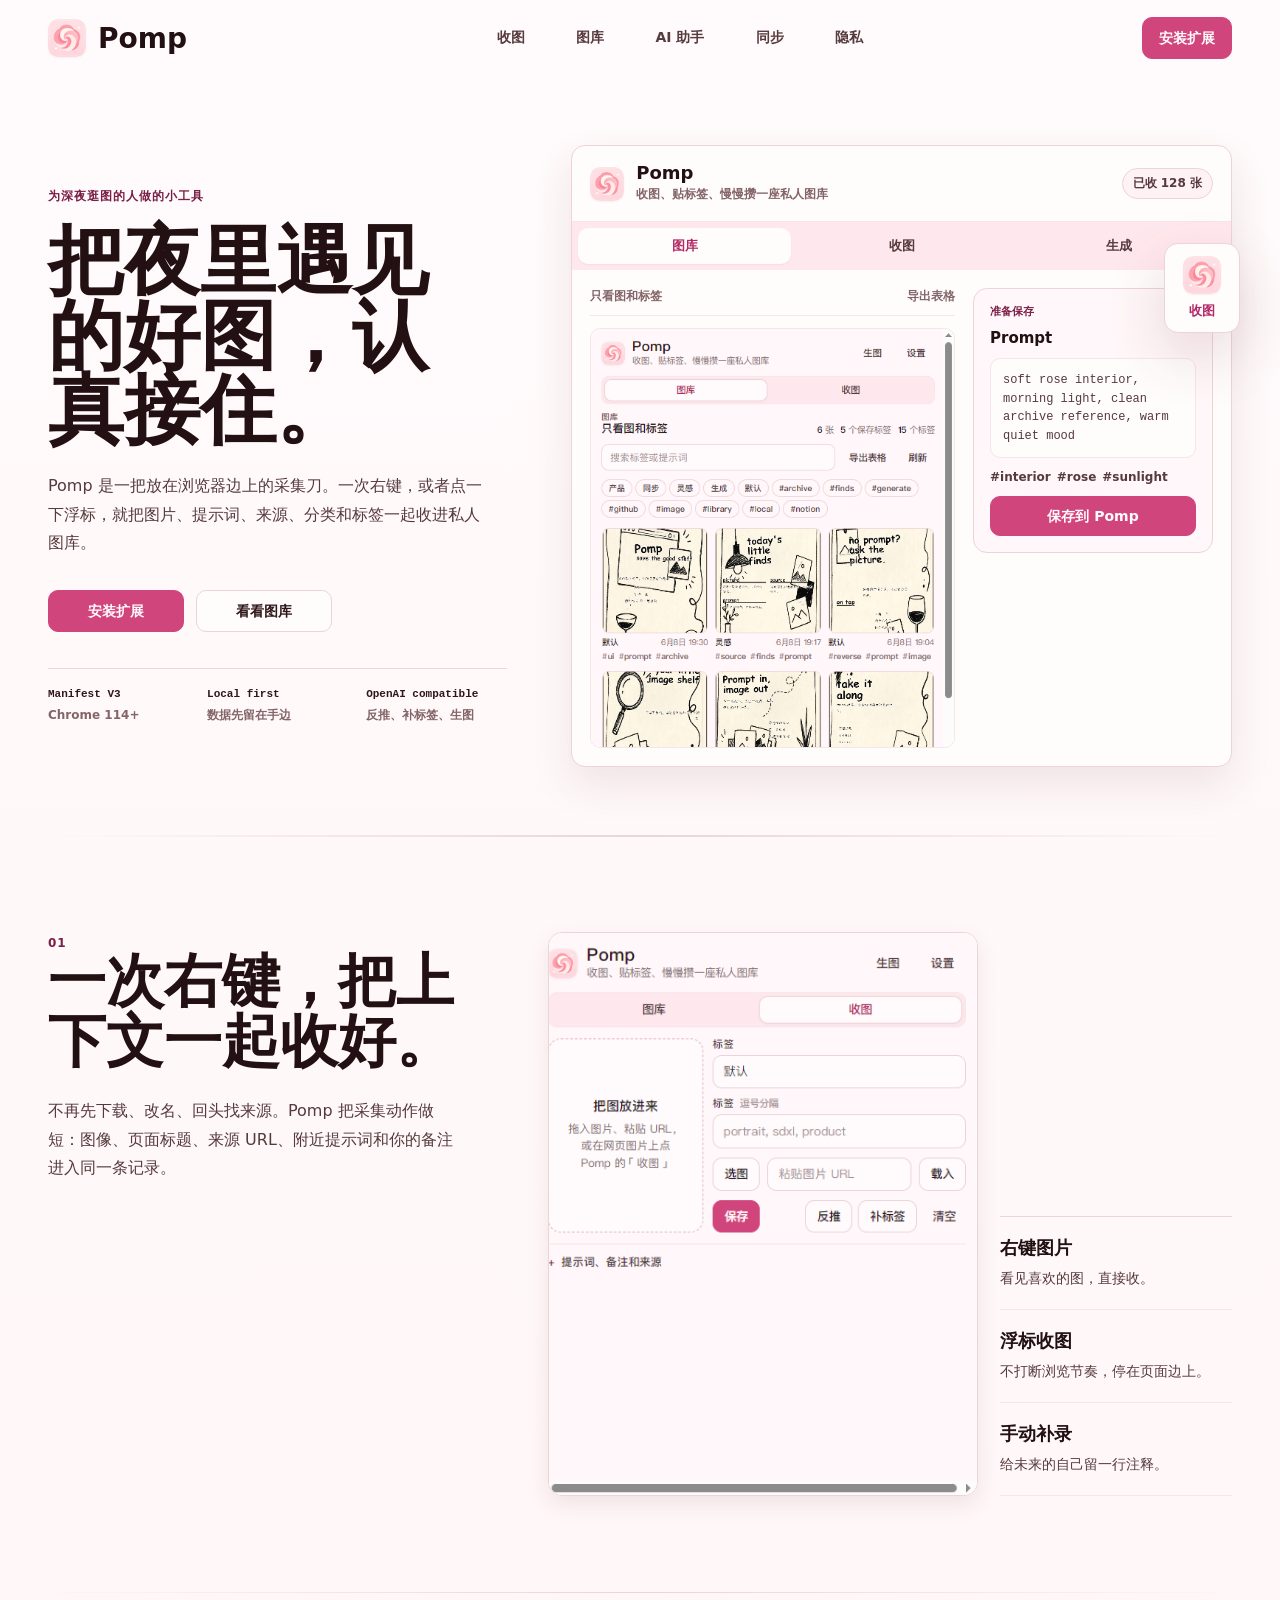
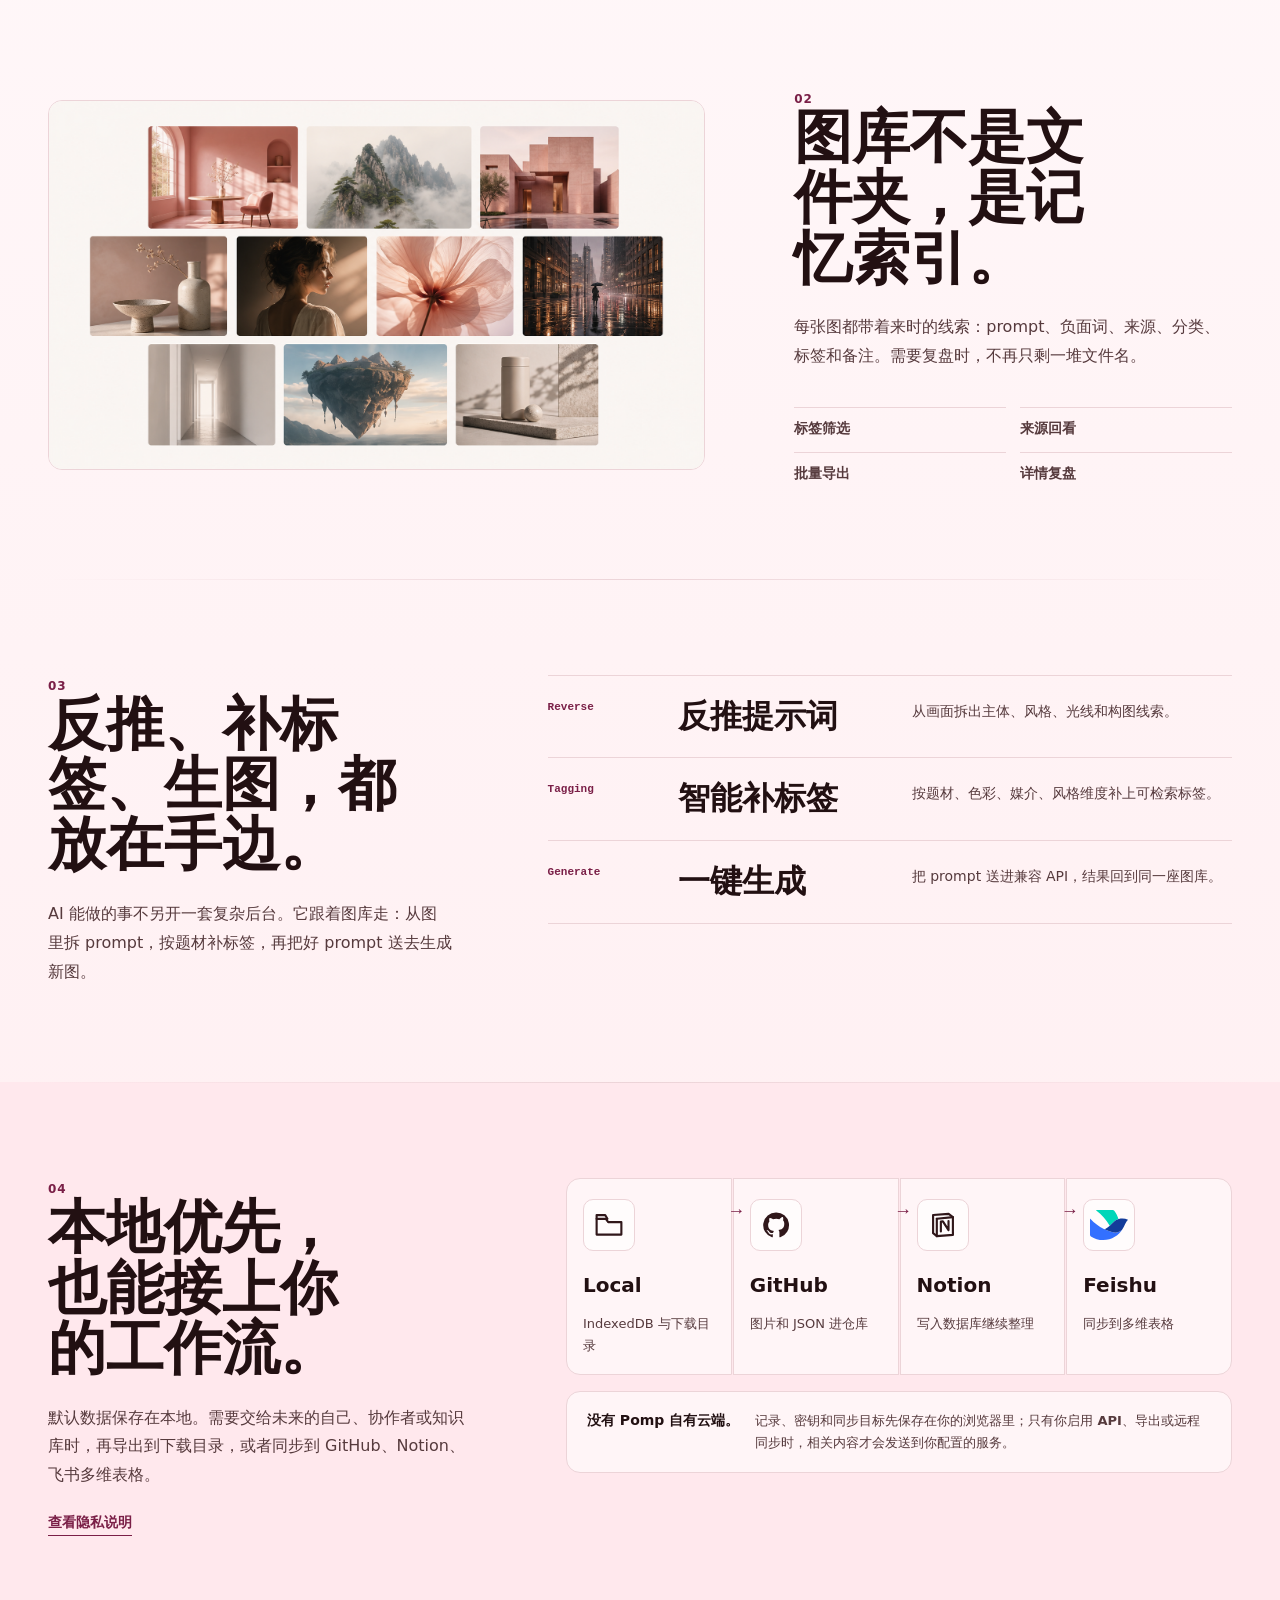
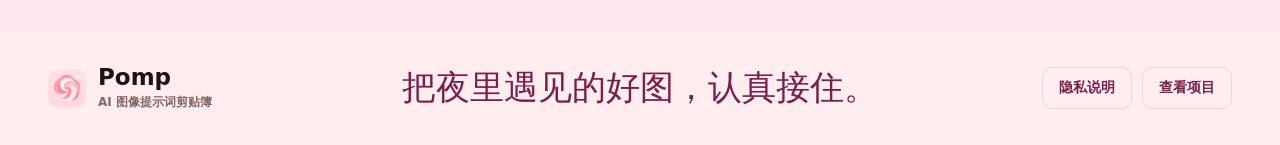
==== commit 7b87f3ea: "Replace landing page" ====
--- a/index.html
+++ b/index.html
@@ -2,28 +2,28 @@
 <html lang="zh-CN">
   <head>
     <meta charset="utf-8" />
-    <meta name="viewport" content="width=device-width, initial-scale=1" />
+    <meta name="viewport" content="width=device-width, initial-scale=1, viewport-fit=cover" />
     <meta
       name="description"
-      content="Pomp 是为 AI 图像创作者准备的 Chrome 扩展，把图片、提示词、来源、标签和生成记录收成一座私人图库。"
+      content="Pomp 是给独立 AI 图像创作者准备的 Chrome 扩展，把图片、提示词、来源、标签和生成记录收成一座私人图库。"
     />
-    <title>Pomp | AI 图像灵感私人图库</title>
+    <title>Pomp | AI 图像提示词剪贴簿</title>
     <link rel="icon" href="assets/pomp-icon48.png" />
     <link rel="stylesheet" href="styles.css" />
   </head>
   <body>
-    <header class="site-header">
+    <header class="site-header" aria-label="页面导航">
       <a class="brand" href="#top" aria-label="Pomp 首页">
         <img src="assets/pomp-icon48.png" alt="" width="48" height="48" decoding="async" />
         <span>Pomp</span>
       </a>
 
       <nav class="site-nav" aria-label="主要导航">
-        <a href="#collect">收集</a>
+        <a href="#capture">收图</a>
         <a href="#archive">图库</a>
-        <a href="#bench">工具台</a>
+        <a href="#assist">AI 助手</a>
         <a href="#sync">同步</a>
-        <a href="privacy.html">隐私协议</a>
+        <a href="privacy.html">隐私</a>
       </nav>
 
       <a class="nav-action" href="https://github.com/Charlo-O/POMP" target="_blank" rel="noreferrer">
@@ -32,193 +32,245 @@
     </header>
 
     <main id="top">
-      <section class="hero">
+      <section class="hero" aria-labelledby="hero-title">
         <div class="hero-copy">
-          <h1>
-            <span>把一晚上的灵感，</span>
-            <span>收成一座私人图库。</span>
-          </h1>
-          <p>
-            Pomp 是给独立 AI 图像创作者用的 Chrome 扩展。右键、悬浮图标或手动录入，都能把图片、提示词、来源、分类、标签与生成记录一起接住。
-          </p>
-          <div class="hero-actions">
+          <p class="hero-mark">为深夜逛图的人做的小工具</p>
+          <h1 id="hero-title">把夜里遇见的好图，认真接住。</h1>
+          <p class="hero-lede">
+            Pomp 是一把放在浏览器边上的采集刀。一次右键，或者点一下浮标，就把图片、提示词、来源、分类和标签一起收进私人图库。
+          </p>
+
+          <div class="hero-actions" aria-label="主要操作">
             <a class="button primary" href="https://github.com/Charlo-O/POMP" target="_blank" rel="noreferrer">
-              安装 Pomp
+              安装扩展
             </a>
-            <a class="button secondary" href="#archive">看图库结构</a>
-          </div>
-          <div class="hero-note">
-            <span>Chrome 114+</span>
-            <span>Manifest V3</span>
-            <span>本地优先</span>
-          </div>
-        </div>
-
-        <div class="hero-workspace" aria-label="Pomp 新品牌官网产品预览">
-          <div class="source-window">
-            <div class="window-dots" aria-hidden="true">
-              <span></span>
-              <span></span>
-              <span></span>
-            </div>
-            <img
-              src="assets/archive-contact-sheet.png"
-              alt="AI 图像灵感缩略图拼贴"
-              width="1792"
-              height="1024"
-              decoding="async"
-              fetchpriority="high"
-            />
-          </div>
-
-          <div class="save-panel">
-            <div class="panel-head">
-              <img src="assets/pomp-icon48.png" alt="" width="48" height="48" decoding="async" />
-              <div>
-                <strong>Pomp</strong>
-                <span>准备收进图库</span>
+            <a class="button secondary" href="#archive">看看图库</a>
+          </div>
+
+          <dl class="hero-facts" aria-label="Pomp 特性">
+            <div>
+              <dt>Manifest V3</dt>
+              <dd>Chrome 114+</dd>
+            </div>
+            <div>
+              <dt>Local first</dt>
+              <dd>数据先留在手边</dd>
+            </div>
+            <div>
+              <dt>OpenAI compatible</dt>
+              <dd>反推、补标签、生图</dd>
+            </div>
+          </dl>
+        </div>
+
+        <div class="hero-stage" aria-label="Pomp 产品预览">
+          <div class="product-shell">
+            <div class="shell-top">
+              <div class="shell-brand">
+                <img src="assets/pomp-icon48.png" alt="" width="48" height="48" decoding="async" />
+                <div>
+                  <strong>Pomp</strong>
+                  <span>收图、贴标签、慢慢攒一座私人图库</span>
+                </div>
               </div>
-            </div>
-            <div class="field-group">
-              <label>Prompt</label>
-              <p>soft rose interior, quiet light, collected reference, calm mood</p>
-            </div>
-            <div class="field-row">
-              <div>
-                <label>Category</label>
-                <p>室内设计</p>
+              <span class="shell-status">已收 128 张</span>
+            </div>
+
+            <div class="shell-tabs" role="tablist" aria-label="产品预览标签">
+              <span class="active" role="tab" aria-selected="true">图库</span>
+              <span role="tab">收图</span>
+              <span role="tab">生成</span>
+            </div>
+
+            <div class="workspace-preview">
+              <div class="archive-preview">
+                <div class="toolbar">
+                  <span>只看图和标签</span>
+                  <span>导出表格</span>
+                </div>
+                <img
+                  src="assets/source-library.png"
+                  alt="Pomp 弹窗内的图库界面，包含图片网格、搜索栏和标签筛选"
+                  width="488"
+                  height="640"
+                  decoding="async"
+                  fetchpriority="high"
+                />
               </div>
-              <div>
-                <label>Source</label>
-                <p>gallery / 128</p>
-              </div>
-            </div>
-            <div class="tag-row" aria-label="标签">
-              <span>pink</span>
-              <span>minimal</span>
-              <span>sunlight</span>
-            </div>
-            <button type="button">保存到 Pomp</button>
-          </div>
-        </div>
-      </section>
-
-      <section id="collect" class="collect section-shell">
+
+              <aside class="save-card" aria-label="收图卡片示例">
+                <span class="card-label">准备保存</span>
+                <strong>Prompt</strong>
+                <p>soft rose interior, morning light, clean archive reference, warm quiet mood</p>
+                <div class="tag-list">
+                  <span>#interior</span>
+                  <span>#rose</span>
+                  <span>#sunlight</span>
+                </div>
+                <button type="button">保存到 Pomp</button>
+              </aside>
+            </div>
+          </div>
+
+          <div class="float-capture" aria-hidden="true">
+            <img src="assets/pomp-icon48.png" alt="" width="48" height="48" decoding="async" />
+            <span>收图</span>
+          </div>
+        </div>
+      </section>
+
+      <section id="capture" class="capture section-grid" aria-labelledby="capture-title">
         <div class="section-copy">
-          <h2>收集动作，是主角。</h2>
-          <p>
-            不再先下载、改名、整理、回头找来源。Pomp 把收图这一步做短：图片和上下文一起进入同一个记录。
-          </p>
-        </div>
-
-        <div class="collect-lane" aria-label="收集方式">
+          <span class="section-index">01</span>
+          <h2 id="capture-title">一次右键，把上下文一起收好。</h2>
+          <p>
+            不再先下载、改名、回头找来源。Pomp 把采集动作做短：图像、页面标题、来源 URL、附近提示词和你的备注进入同一条记录。
+          </p>
+        </div>
+
+        <div class="capture-demo">
+          <img
+            src="assets/source-capture.png"
+            alt="Pomp 收图页面，左侧可拖入图片，右侧可填写标签和提示词"
+            width="488"
+            height="640"
+            loading="lazy"
+            decoding="async"
+          />
+          <div class="capture-notes" aria-label="收图方式">
+            <div>
+              <strong>右键图片</strong>
+              <span>看见喜欢的图，直接收。</span>
+            </div>
+            <div>
+              <strong>浮标收图</strong>
+              <span>不打断浏览节奏，停在页面边上。</span>
+            </div>
+            <div>
+              <strong>手动补录</strong>
+              <span>给未来的自己留一行注释。</span>
+            </div>
+          </div>
+        </div>
+      </section>
+
+      <section id="archive" class="archive" aria-labelledby="archive-title">
+        <div class="archive-media">
+          <img
+            src="assets/archive-contact-sheet.png"
+            alt="由多张 AI 图像组成的私人图库拼贴"
+            width="1792"
+            height="1024"
+            loading="lazy"
+            decoding="async"
+          />
+        </div>
+
+        <div class="section-copy archive-copy">
+          <span class="section-index">02</span>
+          <h2 id="archive-title">图库不是文件夹，是记忆索引。</h2>
+          <p>
+            每张图都带着来时的线索：prompt、负面词、来源、分类、标签和备注。需要复盘时，不再只剩一堆文件名。
+          </p>
+          <div class="archive-list" aria-label="图库能力">
+            <span>标签筛选</span>
+            <span>来源回看</span>
+            <span>批量导出</span>
+            <span>详情复盘</span>
+          </div>
+        </div>
+      </section>
+
+      <section id="assist" class="assist section-grid" aria-labelledby="assist-title">
+        <div class="section-copy">
+          <span class="section-index">03</span>
+          <h2 id="assist-title">反推、补标签、生图，都放在手边。</h2>
+          <p>
+            AI 能做的事不另开一套复杂后台。它跟着图库走：从图里拆 prompt，按题材补标签，再把好 prompt 送去生成新图。
+          </p>
+        </div>
+
+        <div class="tool-stack" aria-label="AI 助手工作流">
           <article>
-            <span>右键图片</span>
-            <strong>看到喜欢的图，直接收。</strong>
-            <p>图片、页面标题、来源地址一起记录。</p>
+            <span>Reverse</span>
+            <strong>反推提示词</strong>
+            <p>从画面拆出主体、风格、光线和构图线索。</p>
           </article>
           <article>
-            <span>悬浮图标</span>
-            <strong>浏览时不打断节奏。</strong>
-            <p>在页面边缘停靠，点击即可展开快速收藏。</p>
-          </article>
-          <article>
-            <span>手动补录</span>
-            <strong>给未来的自己留注释。</strong>
-            <p>补 prompt、负面词、分类、标签和备注。</p>
-          </article>
-        </div>
-      </section>
-
-      <section id="archive" class="archive section-shell">
-        <div class="archive-board">
-          <div class="archive-sidebar">
-            <img src="assets/pomp-icon48.png" alt="" width="48" height="48" loading="lazy" decoding="async" />
-            <strong>图集</strong>
-            <span class="active">全部</span>
-            <span>室内</span>
-            <span>建筑</span>
-            <span>人物</span>
-            <span>产品</span>
-          </div>
-          <div class="archive-main">
-            <div class="archive-toolbar">
-              <span>128 条记录</span>
-              <span>按最近收集排序</span>
-            </div>
-            <img
-              src="assets/archive-contact-sheet.png"
-              alt="Pomp 私人图库中的灵感缩略图"
-              width="1792"
-              height="1024"
-              loading="lazy"
-              decoding="async"
-            />
-          </div>
-        </div>
-
-        <div class="section-copy archive-copy">
-          <h2>图库不是文件夹，是记忆索引。</h2>
-          <p>
-            每张图都带着它来时的线索：prompt、负面词、来源、分类、标签、备注。需要复盘时，不再只剩一堆文件名。
-          </p>
-          <div class="mini-list">
-            <span>时间线浏览</span>
-            <span>多维筛选</span>
-            <span>批量导出</span>
-            <span>详情复盘</span>
-          </div>
-        </div>
-      </section>
-
-      <section id="bench" class="bench section-shell">
-        <div class="section-copy">
-          <h2>工具台跟着图库走。</h2>
-          <p>
-            反推提示词、补标签、生成新图，都放在收集之后最自然的位置。不是另一个复杂 SaaS，只是一张更好用的工作台。
-          </p>
-        </div>
-
-        <div class="bench-grid" aria-label="AI 工具台">
-          <article>
-            <strong>反向提示词</strong>
-            <p>从画面拆出主体、风格、光线与构图线索。</p>
-          </article>
-          <article>
-            <strong>智能标签</strong>
+            <span>Tagging</span>
+            <strong>智能补标签</strong>
             <p>按题材、色彩、媒介、风格维度补上可检索标签。</p>
           </article>
           <article>
-            <strong>图像生成</strong>
-            <p>把 prompt 直接送进兼容 API，结果一键回到图库。</p>
+            <span>Generate</span>
+            <strong>一键生成</strong>
+            <p>把 prompt 送进兼容 API，结果回到同一座图库。</p>
           </article>
         </div>
       </section>
 
-      <section id="sync" class="sync section-shell">
+      <section id="sync" class="sync" aria-labelledby="sync-title">
         <div class="section-copy">
-          <h2>本地优先，也能接上你的工作流。</h2>
-          <p>
-            默认数据保存在本地。需要协作或复盘时，再导出到下载目录，或同步到 GitHub、Notion、飞书多维表格。
-          </p>
-        </div>
-
-        <div class="sync-table" aria-label="同步目标">
-          <div>
-            <strong>Local</strong>
-            <span>JSON / CSV / Markdown / ZIP</span>
-          </div>
-          <div>
-            <strong>GitHub</strong>
-            <span>图片与记录进入仓库</span>
-          </div>
-          <div>
-            <strong>Notion</strong>
-            <span>写入数据库继续整理</span>
-          </div>
-          <div>
-            <strong>Feishu</strong>
-            <span>同步到多维表格</span>
+          <span class="section-index">04</span>
+          <h2 id="sync-title">本地优先，也能接上你的工作流。</h2>
+          <p>
+            默认数据保存在本地。需要交给未来的自己、协作者或知识库时，再导出到下载目录，或者同步到 GitHub、Notion、飞书多维表格。
+          </p>
+          <a class="text-link" href="privacy.html">查看隐私说明</a>
+        </div>
+
+        <div class="sync-panel">
+          <div class="sync-flow" aria-label="同步路径">
+            <div>
+              <svg class="sync-icon local-icon" viewBox="0 0 32 32" aria-hidden="true">
+                <path d="M5 10.5h8.2l2.1 3H27v11H5z" />
+                <path d="M5 10.5V7.2h7.6l2 3.3" />
+              </svg>
+              <strong>Local</strong>
+              <span>IndexedDB 与下载目录</span>
+            </div>
+            <div>
+              <svg class="sync-icon github-icon" viewBox="0 0 32 32" aria-hidden="true">
+                <path
+                  d="M16 4.2a12 12 0 0 0-3.8 23.4c.6.1.8-.2.8-.6v-2.2c-3.3.7-4-1.4-4-1.4-.5-1.3-1.3-1.7-1.3-1.7-1.1-.7.1-.7.1-.7 1.2.1 1.9 1.3 1.9 1.3 1.1 1.9 2.9 1.3 3.6 1 .1-.8.4-1.3.8-1.6-2.7-.3-5.5-1.3-5.5-5.9 0-1.3.5-2.4 1.2-3.2-.1-.3-.5-1.6.1-3.2 0 0 1-.3 3.3 1.2a11.2 11.2 0 0 1 6 0C21.5 8.1 22.5 8.4 22.5 8.4c.6 1.6.2 2.9.1 3.2.8.8 1.2 1.9 1.2 3.2 0 4.6-2.8 5.6-5.5 5.9.5.4.9 1.2.9 2.4V27c0 .4.2.7.8.6A12 12 0 0 0 16 4.2z"
+                />
+              </svg>
+              <strong>GitHub</strong>
+              <span>图片和 JSON 进仓库</span>
+            </div>
+            <div>
+              <svg class="sync-icon notion-icon" viewBox="0 0 32 32" aria-hidden="true">
+                <path d="M7.2 7.1 21 6.1l3.8 2.8v15.9l-14.3 1.1-3.3-2.6z" />
+                <path d="M10.5 10.4 24.8 9" />
+                <path d="M10.5 10.4v15.5" />
+                <path d="M14.1 21.8v-8.9l1.8-.1 5 7.7v-8.1" />
+              </svg>
+              <strong>Notion</strong>
+              <span>写入数据库继续整理</span>
+            </div>
+            <div>
+              <svg class="sync-icon feishu-icon" viewBox="62.16 94.5 407.87 324.19" aria-hidden="true">
+                <path
+                  d="M274.18 264.785q.515-.517 1.03-1.027c.685-.688 1.372-1.258 2.056-1.945l1.37-1.372 4.118-4.113 5.598-5.601 4.8-4.797 4.575-4.457 4.796-4.688 4.344-4.344 6.059-6.054c1.14-1.145 2.285-2.29 3.543-3.317 2.168-2.054 4.457-4 6.855-5.828 2.172-1.715 4.344-3.312 6.516-4.914 3.082-2.172 6.398-4.344 9.71-6.285 3.204-1.941 6.63-3.656 10.06-5.371 3.199-1.602 6.515-2.973 9.827-4.23 1.829-.684 3.774-1.372 5.602-2.055.914-.344 1.941-.688 2.856-.914-8.57-33.715-24.227-64.575-45.258-90.86-4.114-5.14-10.399-8.113-17.028-8.113H130.754c-3.203 0-4.457 4-1.945 5.941 59.543 43.66 109.144 99.887 145.03 164.801 0-.226.227-.34.34-.457m0 0"
+                  fill="#00d6b9"
+                />
+                <path
+                  d="M204.79 418.691c90.288 0 169.03-49.828 210.058-123.543 1.488-2.628 2.859-5.257 4.23-7.882q-3.087 6-6.86 11.312l-2.741 3.77c-1.141 1.488-2.399 2.972-3.657 4.457-1.03 1.144-2.058 2.285-3.086 3.316-2.058 2.172-4.343 4.227-6.629 6.172a53 53 0 0 1-3.886 3.2c-1.598 1.144-3.086 2.284-4.684 3.429-1.031.683-2.058 1.371-3.086 1.941-1.144.684-2.172 1.258-3.316 1.942a131 131 0 0 1-6.969 3.543c-2.059.918-4.117 1.828-6.289 2.515-2.285.801-4.57 1.602-6.969 2.285-3.543.914-7.086 1.715-10.742 2.286-2.629.457-5.258.687-8 .914-2.86.23-5.601.23-8.457.23-3.086 0-6.289-.23-9.488-.57a83 83 0 0 1-7.086-1.031c-2.055-.34-4.113-.801-6.168-1.258-1.031-.227-2.176-.57-3.203-.797-2.973-.8-6.055-1.602-9.028-2.516-1.488-.457-2.972-.914-4.457-1.258-2.172-.683-4.457-1.37-6.629-2.058-1.828-.57-3.656-1.14-5.37-1.711q-2.573-.86-5.145-1.715c-1.14-.344-2.285-.8-3.543-1.144-1.371-.457-2.856-1.028-4.227-1.485-1.027-.344-2.058-.687-2.972-1.027-1.942-.688-4-1.488-5.942-2.172-1.144-.457-2.285-.914-3.43-1.258-1.484-.57-3.085-1.144-4.57-1.828-1.601-.687-3.203-1.258-4.8-1.945-1.028-.457-2.06-.797-3.087-1.258-1.257-.57-2.628-1.027-3.886-1.598-1.028-.457-1.942-.8-2.969-1.258l-3.086-1.37c-.914-.344-1.832-.801-2.746-1.145a44 44 0 0 1-2.512-1.14c-.8-.345-1.715-.802-2.515-1.145-.914-.344-1.715-.801-2.512-1.141-1.031-.457-2.172-1.031-3.203-1.484-1.14-.575-2.285-1.032-3.426-1.602-1.258-.574-2.402-1.144-3.66-1.715-1.027-.457-2.055-1.027-3.082-1.484-54.172-26.973-102.172-63.086-143.09-106.746-2.055-2.172-5.71-.684-5.71 2.289l.112 154.398v12.57c0 7.317 3.543 14.06 9.598 18.172 38.172 24.801 83.773 39.543 132.914 39.543m0 0"
+                  fill="#3370ff"
+                />
+                <path
+                  d="M470.035 201.121c-18.285-9.031-38.86-14.059-60.687-14.059-12.914 0-25.485 1.829-37.371 5.141-1.372.344-2.743.8-4.114 1.258-.914.344-1.941.574-2.855.914-1.945.688-3.774 1.375-5.602 2.059-3.316 1.257-6.629 2.742-9.828 4.23-3.43 1.598-6.742 3.426-10.058 5.371a128 128 0 0 0-9.715 6.285c-2.285 1.602-4.457 3.2-6.512 4.914a154 154 0 0 0-6.86 5.828c-1.14 1.141-2.398 2.172-3.542 3.313l-6.055 6.059-4.344 4.343-4.8 4.684-4.57 4.46-4.802 4.798-11.086 11.086c-.687.687-1.37 1.37-2.058 1.945l-1.028 1.027c-.457.457-1.027 1.028-1.601 1.485-.57.57-1.14 1.031-1.711 1.601a244.4 244.4 0 0 1-49.828 35.313c1.027.457 2.168 1.027 3.199 1.488.8.34 1.715.797 2.512 1.14.8.344 1.715.801 2.515 1.145.801.344 1.602.684 2.516 1.14.914.345 1.828.802 2.742 1.145l3.086 1.371c1.027.457 1.942.801 2.969 1.258 1.258.57 2.629 1.028 3.887 1.598 1.03.46 2.058.8 3.086 1.258 1.601.687 3.199 1.258 4.8 1.945 1.485.57 3.086 1.14 4.57 1.828 1.145.457 2.286.914 3.43 1.258 1.946.684 4 1.484 5.946 2.172a81 81 0 0 1 2.968 1.027c1.371.457 2.856 1.028 4.23 1.485 1.141.343 2.286.8 3.544 1.14q2.567.86 5.14 1.719c1.829.57 3.657 1.14 5.372 1.71 2.171.688 4.457 1.376 6.628 2.06 1.489.457 2.973.914 4.457 1.257 2.973.914 5.942 1.715 9.032 2.512 1.027.344 2.168.574 3.199.8 2.055.458 4.113.915 6.172 1.259 2.398.457 4.683.8 7.082 1.03 3.203.34 6.402.571 9.488.571 2.856 0 5.715 0 8.457-.23 2.63-.227 5.371-.457 8-.914 3.656-.57 7.2-1.371 10.742-2.286 2.399-.683 4.688-1.37 6.973-2.285 2.172-.8 4.227-1.601 6.285-2.515 2.399-1.028 4.684-2.285 6.973-3.543 1.14-.57 2.168-1.258 3.312-1.942 1.028-.687 2.059-1.257 3.086-1.945 1.602-1.027 3.2-2.168 4.684-3.426a52 52 0 0 0 3.887-3.203c2.289-1.941 4.457-4 6.628-6.168 1.032-1.031 2.06-2.172 3.086-3.316 1.258-1.485 2.516-2.969 3.657-4.457.918-1.258 1.828-2.512 2.742-3.77 2.515-3.543 4.8-7.316 6.86-11.199l2.284-4.688 21.145-42.171v.113c6.742-14.742 16.226-28.113 27.656-39.426m0 0"
+                  fill="#133c9a"
+                />
+              </svg>
+              <strong>Feishu</strong>
+              <span>同步到多维表格</span>
+            </div>
+          </div>
+
+          <div class="privacy-strip" aria-label="隐私承诺">
+            <strong>没有 Pomp 自有云端。</strong>
+            <span>记录、密钥和同步目标先保存在你的浏览器里；只有你启用 API、导出或远程同步时，相关内容才会发送到你配置的服务。</span>
           </div>
         </div>
       </section>
@@ -229,12 +281,12 @@
         <img src="assets/pomp-icon48.png" alt="" width="48" height="48" loading="lazy" decoding="async" />
         <div>
           <strong>Pomp</strong>
-          <span>AI 图像灵感私人图库</span>
+          <span>AI 图像提示词剪贴簿</span>
         </div>
       </div>
       <p>把夜里遇见的好图，认真接住。</p>
       <div class="footer-links">
-        <a href="privacy.html">隐私协议</a>
+        <a href="privacy.html">隐私说明</a>
         <a href="https://github.com/Charlo-O/POMP" target="_blank" rel="noreferrer">查看项目</a>
       </div>
     </footer>
--- a/styles.css
+++ b/styles.css
@@ -1,26 +1,37 @@
 :root {
   color-scheme: light;
-  --paper: oklch(98.8% 0.012 8);
-  --paper-deep: oklch(96.5% 0.026 8);
-  --surface: oklch(99.4% 0.006 8);
-  --surface-rose: oklch(95.7% 0.034 6);
-  --ink: oklch(22% 0.036 12);
-  --ink-soft: oklch(38% 0.038 12);
-  --muted: oklch(55% 0.04 12);
-  --line: oklch(88.5% 0.03 6);
-  --line-soft: oklch(93.5% 0.018 6);
-  --carmine: oklch(55% 0.18 0);
-  --carmine-dark: oklch(47% 0.17 358);
+  --paper: oklch(98.6% 0.012 8);
+  --paper-deep: oklch(96.4% 0.022 8);
+  --panel: oklch(99.4% 0.006 8);
+  --panel-blush: oklch(95.6% 0.034 6);
+  --panel-soft: oklch(97.4% 0.016 8);
+  --ink-deep: oklch(20% 0.03 12);
+  --ink: oklch(24% 0.04 12);
+  --ink-mid: oklch(38% 0.04 12);
+  --muted: oklch(54% 0.04 12);
+  --line: oklch(89% 0.028 6);
+  --line-soft: oklch(94% 0.018 6);
+  --line-strong: oklch(82% 0.05 4);
+  --carmine: oklch(60% 0.18 0);
+  --carmine-deep: oklch(52% 0.18 358);
+  --carmine-ink: oklch(40% 0.13 358);
   --carmine-mist: oklch(94% 0.04 4);
   --rose-gold: oklch(72% 0.09 40);
-  --shadow: 0 20px 54px oklch(40% 0.1 12 / 0.14);
-  --shadow-soft: 0 8px 24px oklch(40% 0.08 12 / 0.08);
-  --max: 1280px;
+  --moss: oklch(58% 0.12 160);
+  --shadow-sm: 0 1px 2px oklch(40% 0.06 12 / 0.06);
+  --shadow-md: 0 8px 22px oklch(40% 0.08 12 / 0.1);
+  --shadow-lg: 0 22px 58px oklch(40% 0.1 12 / 0.16);
+  --max: 1240px;
+  --radius-xs: 4px;
+  --radius-sm: 6px;
+  --radius-md: 10px;
+  --radius-lg: 14px;
   --ease: cubic-bezier(0.22, 1, 0.36, 1);
   font-family:
     "PingFang SC", "HarmonyOS Sans SC", "Microsoft YaHei UI", "Hiragino Sans GB",
     -apple-system, BlinkMacSystemFont, "Segoe UI", system-ui, sans-serif;
   -webkit-font-smoothing: antialiased;
+  font-kerning: normal;
   text-rendering: optimizeLegibility;
 }
 
@@ -35,7 +46,7 @@
 
 body {
   background:
-    linear-gradient(180deg, oklch(99.4% 0.008 8), var(--paper) 32%, oklch(97.8% 0.02 8)),
+    linear-gradient(180deg, oklch(99.2% 0.008 8), var(--paper) 42%, var(--paper-deep)),
     var(--paper);
   color: var(--ink);
   margin: 0;
@@ -60,69 +71,83 @@
 a:focus-visible,
 button:focus-visible {
   outline: 2px solid var(--carmine);
-  outline-offset: 4px;
+  outline-offset: 3px;
 }
 
 .site-header {
   align-items: center;
   display: grid;
-  gap: 28px;
-  grid-template-columns: 180px 1fr auto;
+  gap: 24px;
+  grid-template-columns: 170px 1fr auto;
   margin: 0 auto;
   max-width: var(--max);
-  min-height: 82px;
-  padding: 16px 36px;
+  min-height: 76px;
+  padding: 16px 28px;
+  position: relative;
+  z-index: 3;
 }
 
 .brand,
-.footer-brand {
+.footer-brand,
+.shell-brand {
   align-items: center;
   display: inline-flex;
   gap: 12px;
 }
 
 .brand img,
+.footer-brand img,
+.shell-brand img,
+.float-capture img {
+  border-radius: var(--radius-md);
+  box-shadow: var(--shadow-sm);
+  flex: 0 0 auto;
+}
+
+.brand img,
 .footer-brand img {
-  border-radius: 8px;
-  box-shadow: 0 1px 2px oklch(40% 0.06 12 / 0.08);
   height: 38px;
   width: 38px;
 }
 
 .brand span {
-  font-size: 29px;
+  color: var(--ink-deep);
+  font-size: 28px;
   font-weight: 850;
   letter-spacing: 0;
 }
 
 .site-nav {
+  align-items: center;
   display: flex;
-  gap: clamp(24px, 4vw, 58px);
+  gap: clamp(22px, 4vw, 52px);
   justify-content: center;
 }
 
 .site-nav a {
-  color: var(--ink);
+  color: var(--ink-mid);
   font-size: 14px;
-  font-weight: 750;
-  padding: 11px 0;
+  font-weight: 760;
+  padding: 10px 0;
   position: relative;
   white-space: nowrap;
 }
 
 .site-nav a::after {
   background: var(--carmine);
-  bottom: 2px;
+  bottom: 3px;
   content: "";
-  height: 2px;
+  height: 1px;
   left: 0;
   opacity: 0;
   position: absolute;
   transform: scaleX(0.5);
-  transition:
-    opacity 160ms var(--ease),
-    transform 160ms var(--ease);
+  transition: opacity 160ms var(--ease), transform 160ms var(--ease);
   width: 100%;
+}
+
+.site-nav a:hover {
+  color: var(--ink);
 }
 
 .site-nav a:hover::after {
@@ -131,9 +156,16 @@
 }
 
 .nav-action,
-.button {
-  border-radius: 7px;
-  font-weight: 850;
+.button,
+.save-card button {
+  align-items: center;
+  border-radius: var(--radius-md);
+  display: inline-flex;
+  font-size: 14px;
+  font-weight: 820;
+  justify-content: center;
+  line-height: 1;
+  min-height: 42px;
   transition:
     background-color 160ms var(--ease),
     border-color 160ms var(--ease),
@@ -142,401 +174,270 @@
     transform 160ms var(--ease);
 }
 
-.nav-action {
+.nav-action,
+.primary,
+.save-card button {
   background: var(--carmine);
   border: 1px solid var(--carmine);
-  color: var(--surface);
-  min-height: 42px;
-  padding: 11px 18px;
+  color: oklch(99% 0.006 8);
+}
+
+.nav-action {
+  padding: 0 16px;
 }
 
 .nav-action:hover,
-.primary:hover {
-  background: var(--carmine-dark);
-  border-color: var(--carmine-dark);
-  box-shadow: var(--shadow-soft);
+.primary:hover,
+.save-card button:hover {
+  background: var(--carmine-deep);
+  border-color: var(--carmine-deep);
+  box-shadow: var(--shadow-md);
   transform: translateY(-1px);
+}
+
+.button {
+  min-width: 136px;
+  padding: 0 20px;
+}
+
+.secondary {
+  background: var(--panel);
+  border: 1px solid var(--line);
+  color: var(--ink);
+}
+
+.secondary:hover {
+  background: var(--panel-soft);
+  border-color: var(--line-strong);
+  transform: translateY(-1px);
+}
+
+.text-link {
+  align-items: center;
+  color: var(--carmine-ink);
+  display: inline-flex;
+  font-size: 14px;
+  font-weight: 820;
+  gap: 8px;
+  margin-top: 24px;
+  padding-bottom: 4px;
+  position: relative;
+}
+
+.text-link::after {
+  background: currentColor;
+  bottom: 0;
+  content: "";
+  height: 1px;
+  left: 0;
+  position: absolute;
+  right: 0;
+  transform-origin: left;
+  transition: transform 160ms var(--ease);
+}
+
+.text-link:hover::after {
+  transform: scaleX(0.72);
 }
 
 .hero {
   align-items: center;
   display: grid;
-  gap: clamp(42px, 6vw, 90px);
-  grid-template-columns: minmax(390px, 0.86fr) minmax(560px, 1.14fr);
+  gap: clamp(32px, 5vw, 72px);
+  grid-template-columns: minmax(360px, 0.82fr) minmax(520px, 1.18fr);
   margin: 0 auto;
   max-width: var(--max);
-  min-height: calc(100svh - 82px);
-  padding: clamp(46px, 6vw, 78px) 36px 54px;
+  min-height: min(760px, calc(100svh - 76px));
+  padding: clamp(28px, 5vw, 64px) 28px 64px;
   position: relative;
 }
 
 .hero::after,
-.collect::before,
-.bench::before {
+.section-grid::before,
+.archive::before,
+.sync::before {
   background: linear-gradient(90deg, transparent, var(--line), transparent);
   content: "";
   height: 1px;
-  left: 36px;
+  left: 28px;
   position: absolute;
-  right: 36px;
+  right: 28px;
 }
 
 .hero::after {
   bottom: 0;
 }
 
-.hero-copy h1 {
-  color: var(--ink);
-  font-size: clamp(48px, 4.8vw, 62px);
+.hero-copy {
+  max-width: 610px;
+}
+
+.hero-mark,
+.section-index {
+  color: var(--carmine-ink);
+  font-size: 12px;
+  font-weight: 820;
+  letter-spacing: 0.08em;
+  line-height: 1.4;
+  margin: 0 0 20px;
+  text-transform: uppercase;
+}
+
+.hero h1 {
+  color: var(--ink-deep);
+  font-size: clamp(44px, 6vw, 76px);
   font-weight: 900;
   letter-spacing: 0;
-  line-height: 1.05;
+  line-height: 0.98;
   margin: 0;
-  max-width: 720px;
-}
-
-.hero-copy h1 span {
-  display: block;
-  white-space: nowrap;
-}
-
-.hero-copy p {
-  color: var(--ink-soft);
-  font-size: clamp(15px, 1.35vw, 18px);
-  font-weight: 560;
-  line-height: 1.85;
-  margin: 30px 0 0;
-  max-width: 590px;
+  max-width: 680px;
+  text-wrap: balance;
+  overflow-wrap: anywhere;
+}
+
+.hero-lede,
+.section-copy p {
+  color: var(--ink-mid);
+  font-size: 16px;
+  font-weight: 540;
+  line-height: 1.8;
+  margin: 24px 0 0;
+  max-width: 58ch;
+  text-wrap: pretty;
 }
 
 .hero-actions {
   display: flex;
   flex-wrap: wrap;
-  gap: 16px;
-  margin-top: 34px;
-}
-
-.button {
+  gap: 12px;
+  margin-top: 32px;
+}
+
+.hero-facts {
+  border-top: 1px solid var(--line);
+  display: grid;
+  gap: 18px;
+  grid-template-columns: repeat(3, minmax(0, 1fr));
+  margin: 36px 0 0;
+  padding-top: 18px;
+}
+
+.hero-facts div,
+.hero-facts dt,
+.hero-facts dd {
+  margin: 0;
+}
+
+.hero-facts dt {
+  color: var(--ink);
+  font-family: ui-monospace, "SF Mono", "JetBrains Mono", Menlo, Consolas, monospace;
+  font-size: 11px;
+  font-weight: 760;
+  line-height: 1.45;
+}
+
+.hero-facts dd {
+  color: var(--muted);
+  font-size: 12px;
+  font-weight: 650;
+  line-height: 1.45;
+  margin-top: 4px;
+}
+
+.hero-stage {
+  min-height: 600px;
+  min-width: 0;
+  position: relative;
+}
+
+.product-shell {
+  background: var(--panel);
+  border: 1px solid var(--line);
+  border-radius: var(--radius-lg);
+  box-shadow: 0 18px 42px oklch(40% 0.08 12 / 0.11);
+  margin-left: auto;
+  max-width: 690px;
+  min-width: 0;
+  overflow: hidden;
+}
+
+.shell-top {
   align-items: center;
-  display: inline-flex;
-  justify-content: center;
-  min-height: 54px;
-  min-width: 162px;
-  padding: 0 24px;
-}
-
-.primary {
-  background: var(--carmine);
-  border: 1px solid var(--carmine);
-  color: var(--surface);
-}
-
-.secondary {
-  background: transparent;
-  border: 1px solid var(--carmine);
-  color: var(--carmine-dark);
-}
-
-.secondary:hover {
-  background: var(--carmine-mist);
-  box-shadow: 0 1px 2px oklch(40% 0.06 12 / 0.08);
-  transform: translateY(-1px);
-}
-
-.hero-note {
-  color: var(--muted);
+  border-bottom: 1px solid var(--line-soft);
   display: flex;
-  flex-wrap: wrap;
-  font-size: 13px;
-  font-weight: 700;
+  justify-content: space-between;
   gap: 18px;
-  margin-top: 30px;
-}
-
-.hero-workspace {
-  min-height: 570px;
-  position: relative;
-}
-
-.source-window {
-  background: var(--surface);
-  border: 1px solid var(--line);
-  border-radius: 8px;
-  box-shadow: var(--shadow-soft);
-  left: 0;
-  overflow: hidden;
-  padding-top: 34px;
-  position: absolute;
-  top: 72px;
-  width: min(51vw, 575px);
-}
-
-.window-dots {
-  display: flex;
-  gap: 7px;
-  left: 16px;
-  position: absolute;
-  top: 14px;
-}
-
-.window-dots span {
-  background: var(--rose-gold);
-  border-radius: 999px;
-  height: 8px;
-  width: 8px;
-}
-
-.window-dots span:nth-child(2) {
-  background: var(--carmine);
-}
-
-.window-dots span:nth-child(3) {
-  background: oklch(78% 0.09 150);
-}
-
-.source-window img {
-  aspect-ratio: 16 / 9;
-  height: auto;
-  object-fit: cover;
-  object-position: center;
-  width: 100%;
-}
-
-.save-panel {
-  background: oklch(99.2% 0.007 8 / 0.95);
-  border: 1px solid var(--line);
-  border-radius: 8px;
-  box-shadow: var(--shadow);
-  display: grid;
-  gap: 14px;
   padding: 18px;
-  position: absolute;
-  right: 0;
-  top: 0;
-  width: min(30vw, 338px);
-}
-
-.panel-head {
-  align-items: center;
-  display: flex;
-  gap: 11px;
-}
-
-.panel-head img {
-  border-radius: 8px;
+}
+
+.shell-brand img {
   height: 34px;
   width: 34px;
 }
 
-.panel-head strong {
+.shell-brand strong {
+  color: var(--ink-deep);
   display: block;
   font-size: 18px;
-  font-weight: 900;
-}
-
-.panel-head span,
-label {
+  font-weight: 870;
+  line-height: 1;
+}
+
+.shell-brand span {
   color: var(--muted);
-  font-size: 11px;
-  font-weight: 800;
-}
-
-label {
   display: block;
-  letter-spacing: 0.04em;
-  margin-bottom: 6px;
-  text-transform: uppercase;
-}
-
-.field-group,
-.field-row > div {
-  background: var(--surface);
-  border: 1px solid var(--line-soft);
-  border-radius: 6px;
-  padding: 11px 12px;
-}
-
-.field-group p,
-.field-row p {
-  color: var(--ink-soft);
-  font-family: ui-monospace, "SF Mono", "JetBrains Mono", Menlo, Consolas, monospace;
   font-size: 12px;
-  line-height: 1.55;
-  margin: 0;
-}
-
-.field-row {
-  display: grid;
-  gap: 10px;
-  grid-template-columns: 1fr 1fr;
-}
-
-.tag-row {
-  display: flex;
-  flex-wrap: wrap;
-  gap: 8px;
-}
-
-.tag-row span {
-  background: var(--carmine-mist);
+  font-weight: 620;
+  line-height: 1.3;
+  margin-top: 5px;
+}
+
+.shell-status {
+  background: var(--panel-soft);
+  border: 1px solid var(--line);
   border-radius: 999px;
-  color: var(--carmine-dark);
+  color: var(--ink-mid);
+  flex: 0 0 auto;
   font-size: 12px;
-  font-weight: 750;
-  padding: 5px 10px;
-}
-
-.save-panel button {
-  background: var(--carmine);
-  border: 1px solid var(--carmine);
-  border-radius: 7px;
-  color: var(--surface);
-  cursor: pointer;
-  font-weight: 850;
-  min-height: 42px;
-}
-
-.section-shell {
-  margin: 0 auto;
-  max-width: var(--max);
-  padding: 86px 36px;
-  position: relative;
-}
-
-.collect::before,
-.bench::before {
-  top: 0;
-}
-
-.section-copy h2 {
-  color: var(--ink);
-  font-size: clamp(34px, 4.2vw, 54px);
-  font-weight: 900;
-  letter-spacing: 0;
-  line-height: 1.08;
-  margin: 0;
-}
-
-.section-copy p {
-  color: var(--ink-soft);
-  font-size: 15px;
-  font-weight: 560;
-  line-height: 1.8;
-  margin: 24px 0 0;
-  max-width: 480px;
-}
-
-.collect {
-  display: grid;
-  gap: clamp(46px, 8vw, 110px);
-  grid-template-columns: minmax(310px, 420px) 1fr;
-}
-
-.collect-lane {
-  display: grid;
-  gap: 1px;
-  grid-template-columns: repeat(3, minmax(0, 1fr));
-}
-
-.collect-lane article {
-  border-left: 1px solid var(--line);
-  min-height: 220px;
-  padding: 14px 22px;
-}
-
-.collect-lane span {
-  color: var(--carmine-dark);
-  display: block;
+  font-weight: 760;
+  padding: 6px 10px;
+}
+
+.shell-tabs {
+  background: var(--panel-blush);
+  display: grid;
+  gap: 4px;
+  grid-template-columns: repeat(3, 1fr);
+  padding: 6px;
+}
+
+.shell-tabs span {
+  border-radius: var(--radius-md);
+  color: var(--ink-mid);
   font-size: 13px;
-  font-weight: 850;
-  margin-bottom: 36px;
-}
-
-.collect-lane strong {
-  color: var(--ink);
-  display: block;
-  font-size: 22px;
-  font-weight: 900;
-  line-height: 1.2;
-}
-
-.collect-lane p {
-  color: var(--ink-soft);
-  font-size: 13px;
-  font-weight: 560;
-  line-height: 1.65;
-  margin: 18px 0 0;
-}
-
-.archive {
-  align-items: center;
-  display: grid;
-  gap: clamp(46px, 7vw, 86px);
-  grid-template-columns: minmax(560px, 1fr) minmax(310px, 410px);
-  max-width: none;
-  padding-left: max(36px, calc((100vw - var(--max)) / 2 + 36px));
-  padding-right: max(36px, calc((100vw - var(--max)) / 2 + 36px));
-}
-
-.archive::before {
-  background: linear-gradient(90deg, var(--paper-deep), var(--paper));
-  content: "";
-  inset: 0;
-  position: absolute;
-  z-index: -1;
-}
-
-.archive-board {
-  background: oklch(99.2% 0.007 8);
-  border: 1px solid var(--line);
-  border-radius: 8px;
-  box-shadow: var(--shadow-soft);
-  display: grid;
-  grid-template-columns: 156px 1fr;
-  max-width: 780px;
-  min-height: 420px;
-  overflow: hidden;
-}
-
-.archive-sidebar {
-  border-right: 1px solid var(--line-soft);
-  display: flex;
-  flex-direction: column;
-  gap: 11px;
+  font-weight: 780;
+  padding: 9px 10px;
+  text-align: center;
+}
+
+.shell-tabs .active {
+  background: var(--panel);
+  box-shadow: var(--shadow-sm);
+  color: var(--carmine-deep);
+}
+
+.workspace-preview {
+  display: grid;
+  gap: 18px;
+  grid-template-columns: minmax(0, 1fr) 240px;
   padding: 18px;
 }
 
-.archive-sidebar img {
-  border-radius: 7px;
-  height: 30px;
-  margin-bottom: 8px;
-  width: 30px;
-}
-
-.archive-sidebar strong {
-  font-size: 18px;
-  font-weight: 900;
-}
-
-.archive-sidebar span {
-  border-radius: 6px;
-  color: var(--ink-soft);
-  font-size: 13px;
-  font-weight: 750;
-  padding: 7px 9px;
-}
-
-.archive-sidebar .active {
-  background: var(--carmine-mist);
-  color: var(--carmine-dark);
-}
-
-.archive-main {
+.archive-preview {
   min-width: 0;
-  padding: 18px;
-}
-
-.archive-toolbar {
+}
+
+.toolbar {
   align-items: center;
   border-bottom: 1px solid var(--line-soft);
   color: var(--muted);
@@ -544,137 +445,416 @@
   font-size: 12px;
   font-weight: 750;
   justify-content: space-between;
-  margin-bottom: 16px;
-  padding-bottom: 12px;
-}
-
-.archive-main img {
+  margin-bottom: 12px;
+  padding-bottom: 10px;
+}
+
+.archive-preview img {
+  aspect-ratio: 488 / 640;
+  border: 1px solid var(--line-soft);
+  border-radius: var(--radius-md);
+  height: 420px;
+  object-fit: cover;
+  object-position: top center;
+  width: 100%;
+}
+
+.save-card {
+  align-self: start;
+  background: var(--paper);
+  border: 1px solid var(--line);
+  border-radius: var(--radius-lg);
+  display: grid;
+  gap: 12px;
+  padding: 16px;
+}
+
+.card-label,
+.tool-stack span {
+  color: var(--carmine-ink);
+  font-family: ui-monospace, "SF Mono", "JetBrains Mono", Menlo, Consolas, monospace;
+  font-size: 11px;
+  font-weight: 760;
+  line-height: 1.3;
+}
+
+.save-card strong {
+  color: var(--ink-deep);
+  font-size: 15px;
+  font-weight: 850;
+  line-height: 1;
+}
+
+.save-card p {
+  background: var(--panel);
+  border: 1px solid var(--line-soft);
+  border-radius: var(--radius-md);
+  color: var(--ink-mid);
+  font-family: ui-monospace, "SF Mono", "JetBrains Mono", Menlo, Consolas, monospace;
+  font-size: 12px;
+  line-height: 1.55;
+  margin: 0;
+  padding: 12px;
+}
+
+.tag-list {
+  display: flex;
+  flex-wrap: wrap;
+  gap: 6px;
+}
+
+.tag-list span {
+  color: var(--ink-mid);
+  font-size: 12px;
+  font-weight: 680;
+}
+
+.save-card button {
+  cursor: pointer;
+  min-height: 40px;
+  width: 100%;
+}
+
+.float-capture {
+  align-items: center;
+  background: var(--panel);
+  border: 1px solid var(--line);
+  border-radius: var(--radius-lg);
+  box-shadow: var(--shadow-lg);
+  color: var(--carmine-deep);
+  display: grid;
+  gap: 8px;
+  justify-items: center;
+  padding: 12px;
+  position: absolute;
+  right: -8px;
+  top: 98px;
+  width: 76px;
+}
+
+.float-capture img {
+  height: 38px;
+  width: 38px;
+}
+
+.float-capture span {
+  font-size: 13px;
+  font-weight: 850;
+}
+
+.section-grid {
+  display: grid;
+  gap: clamp(40px, 7vw, 92px);
+  grid-template-columns: minmax(300px, 410px) minmax(0, 1fr);
+  margin: 0 auto;
+  max-width: var(--max);
+  padding: 96px 28px;
+  position: relative;
+}
+
+.section-grid::before,
+.archive::before,
+.sync::before {
+  top: 0;
+}
+
+.section-copy h2 {
+  color: var(--ink-deep);
+  font-size: clamp(34px, 4.5vw, 58px);
+  font-weight: 900;
+  letter-spacing: 0;
+  line-height: 1.05;
+  margin: 0;
+  max-width: 10.5em;
+  text-wrap: balance;
+}
+
+.capture-demo {
+  align-items: end;
+  display: grid;
+  gap: 22px;
+  grid-template-columns: minmax(260px, 430px) minmax(220px, 1fr);
+}
+
+.capture-demo > img {
+  aspect-ratio: 488 / 640;
+  border: 1px solid var(--line);
+  border-radius: var(--radius-lg);
+  box-shadow: var(--shadow-md);
+  height: auto;
+  object-fit: cover;
+  object-position: top center;
+  width: 100%;
+}
+
+.capture-notes {
+  border-top: 1px solid var(--line);
+  display: grid;
+  gap: 0;
+}
+
+.capture-notes div {
+  border-bottom: 1px solid var(--line-soft);
+  padding: 20px 0;
+}
+
+.capture-notes strong {
+  color: var(--ink-deep);
+  display: block;
+  font-size: 18px;
+  font-weight: 850;
+  line-height: 1.2;
+}
+
+.capture-notes span {
+  color: var(--ink-mid);
+  display: block;
+  font-size: 14px;
+  font-weight: 540;
+  line-height: 1.6;
+  margin-top: 8px;
+}
+
+.archive {
+  align-items: center;
+  display: grid;
+  gap: clamp(40px, 7vw, 90px);
+  grid-template-columns: minmax(0, 1.2fr) minmax(300px, 0.8fr);
+  margin: 0 auto;
+  max-width: none;
+  padding: 96px max(28px, calc((100vw - var(--max)) / 2 + 28px));
+  position: relative;
+}
+
+.archive::after {
+  background: linear-gradient(90deg, var(--paper-deep), var(--paper));
+  content: "";
+  inset: 0;
+  position: absolute;
+  z-index: -1;
+}
+
+.archive-media {
+  border: 1px solid var(--line);
+  border-radius: var(--radius-lg);
+  overflow: hidden;
+}
+
+.archive-media img {
   aspect-ratio: 16 / 9;
-  border-radius: 7px;
+  height: auto;
   object-fit: cover;
   width: 100%;
 }
 
-.mini-list {
-  display: grid;
-  gap: 18px;
+.archive-list {
+  display: grid;
+  gap: 14px;
   grid-template-columns: repeat(2, minmax(0, 1fr));
-  margin-top: 42px;
-}
-
-.mini-list span {
+  margin-top: 36px;
+}
+
+.archive-list span {
   border-top: 1px solid var(--line);
-  color: var(--ink-soft);
+  color: var(--ink-mid);
   font-size: 14px;
-  font-weight: 850;
-  padding-top: 13px;
-}
-
-.bench {
-  display: grid;
-  gap: clamp(46px, 8vw, 110px);
-  grid-template-columns: minmax(310px, 420px) 1fr;
-}
-
-.bench-grid {
+  font-weight: 820;
+  padding-top: 12px;
+}
+
+.assist {
+  align-items: start;
+}
+
+.tool-stack {
+  display: grid;
+  gap: 0;
+}
+
+.tool-stack article {
+  border-top: 1px solid var(--line);
+  display: grid;
+  gap: 10px;
+  grid-template-columns: 120px minmax(180px, 0.7fr) minmax(220px, 1fr);
+  padding: 24px 0;
+}
+
+.tool-stack article:last-child {
+  border-bottom: 1px solid var(--line);
+}
+
+.tool-stack strong {
+  color: var(--ink-deep);
+  font-size: clamp(20px, 2.6vw, 32px);
+  font-weight: 900;
+  line-height: 1.05;
+}
+
+.tool-stack p {
+  color: var(--ink-mid);
+  font-size: 14px;
+  font-weight: 540;
+  line-height: 1.7;
+  margin: 0;
+}
+
+.sync {
+  background: var(--panel-blush);
+  display: grid;
+  gap: clamp(40px, 7vw, 88px);
+  grid-template-columns: minmax(300px, 430px) minmax(0, 1fr);
+  margin: 0 auto;
+  max-width: none;
+  padding: 96px max(28px, calc((100vw - var(--max)) / 2 + 28px));
+  position: relative;
+}
+
+.sync-flow {
+  align-content: start;
+  display: grid;
+  gap: 1px;
+  grid-template-columns: repeat(4, minmax(0, 1fr));
+}
+
+.sync-panel {
+  align-content: start;
   display: grid;
   gap: 16px;
-  grid-template-columns: repeat(3, minmax(0, 1fr));
-}
-
-.bench-grid article {
-  background: var(--surface);
+}
+
+.sync-flow div {
+  background: oklch(99.2% 0.007 8 / 0.72);
   border: 1px solid var(--line);
-  border-radius: 8px;
-  min-height: 250px;
-  padding: 24px 20px;
+  min-height: 168px;
+  padding: 20px 16px 18px;
+  position: relative;
   transition:
+    background-color 160ms var(--ease),
     border-color 160ms var(--ease),
-    box-shadow 160ms var(--ease),
     transform 160ms var(--ease);
 }
 
-.bench-grid article:nth-child(2) {
-  transform: translateY(32px);
-}
-
-.bench-grid article:nth-child(3) {
-  transform: translateY(-16px);
-}
-
-.bench-grid article:hover {
-  border-color: oklch(82% 0.05 4);
-  box-shadow: var(--shadow-soft);
-}
-
-.bench-grid strong {
+.sync-flow div:hover {
+  background: oklch(99.4% 0.006 8);
+  border-color: var(--line-strong);
+  transform: translateY(-1px);
+}
+
+.sync-flow div:first-child {
+  border-radius: var(--radius-lg) 0 0 var(--radius-lg);
+}
+
+.sync-flow div:last-child {
+  border-radius: 0 var(--radius-lg) var(--radius-lg) 0;
+}
+
+.sync-flow div:not(:last-child)::after {
+  color: var(--carmine-ink);
+  content: "→";
+  font-family: ui-monospace, "SF Mono", "JetBrains Mono", Menlo, Consolas, monospace;
+  font-size: 18px;
+  font-weight: 700;
+  position: absolute;
+  right: -11px;
+  top: 22px;
+  z-index: 1;
+}
+
+.sync-icon {
+  background: var(--panel);
+  border: 1px solid var(--line);
+  border-radius: var(--radius-md);
   color: var(--ink);
   display: block;
-  font-size: 22px;
+  fill: none;
+  height: 52px;
+  margin-bottom: 24px;
+  padding: 7px;
+  stroke: currentColor;
+  stroke-linecap: round;
+  stroke-linejoin: round;
+  stroke-width: 1.9;
+  transition:
+    background-color 160ms var(--ease),
+    border-color 160ms var(--ease),
+    color 160ms var(--ease);
+  width: 52px;
+}
+
+.github-icon {
+  fill: currentColor;
+  padding: 8px;
+  stroke: none;
+}
+
+.feishu-icon {
+  fill: none;
+  padding: 6px;
+  stroke: none;
+}
+
+.sync-flow div:hover .sync-icon {
+  background: var(--carmine-mist);
+  border-color: oklch(86% 0.06 4);
+  color: var(--carmine-ink);
+}
+
+.sync-flow strong {
+  color: var(--ink-deep);
+  display: block;
+  font-size: 20px;
   font-weight: 900;
-  line-height: 1.2;
-}
-
-.bench-grid p {
-  color: var(--ink-soft);
+  line-height: 1;
+}
+
+.sync-flow span {
+  color: var(--ink-mid);
+  display: block;
+  font-size: 13px;
+  font-weight: 540;
+  line-height: 1.65;
+  margin-top: 18px;
+}
+
+.privacy-strip {
+  align-items: start;
+  background: oklch(99.2% 0.007 8 / 0.72);
+  border: 1px solid var(--line);
+  border-radius: var(--radius-lg);
+  display: grid;
+  gap: 8px;
+  grid-template-columns: minmax(160px, 0.3fr) minmax(0, 1fr);
+  padding: 18px 20px;
+}
+
+.privacy-strip strong {
+  color: var(--ink-deep);
+  font-size: 14px;
+  font-weight: 900;
+  line-height: 1.45;
+}
+
+.privacy-strip span {
+  color: var(--ink-mid);
   font-size: 13px;
   font-weight: 560;
   line-height: 1.7;
-  margin: 24px 0 0;
-}
-
-.sync {
-  background: var(--surface-rose);
-  display: grid;
-  gap: clamp(42px, 7vw, 90px);
-  grid-template-columns: minmax(310px, 430px) 1fr;
-  max-width: none;
-  padding-left: max(36px, calc((100vw - var(--max)) / 2 + 36px));
-  padding-right: max(36px, calc((100vw - var(--max)) / 2 + 36px));
-}
-
-.sync-table {
-  display: grid;
-  gap: 12px;
-  grid-template-columns: repeat(4, minmax(0, 1fr));
-}
-
-.sync-table div {
-  background: oklch(99.2% 0.007 8 / 0.76);
-  border: 1px solid var(--line);
-  border-radius: 8px;
-  min-height: 152px;
-  padding: 20px 16px;
-}
-
-.sync-table strong {
-  display: block;
-  font-size: 18px;
-  font-weight: 900;
-  margin-bottom: 16px;
-}
-
-.sync-table span {
-  color: var(--ink-soft);
-  font-size: 13px;
-  font-weight: 560;
-  line-height: 1.62;
 }
 
 .site-footer {
   align-items: center;
-  border-top: 1px solid var(--line);
   display: grid;
   gap: 24px;
-  grid-template-columns: minmax(230px, 1fr) auto minmax(160px, 1fr);
+  grid-template-columns: minmax(220px, 1fr) auto minmax(150px, 1fr);
   margin: 0 auto;
   max-width: var(--max);
-  padding: 30px 36px;
+  padding: 34px 28px;
 }
 
 .footer-brand strong {
+  color: var(--ink-deep);
   display: block;
-  font-size: 24px;
+  font-size: 23px;
   font-weight: 900;
   line-height: 1;
 }
@@ -683,114 +863,314 @@
   color: var(--muted);
   display: block;
   font-size: 12px;
-  font-weight: 750;
-  margin-top: 5px;
+  font-weight: 720;
+  line-height: 1.3;
+  margin-top: 6px;
 }
 
 .site-footer p {
-  color: var(--carmine-dark);
+  color: var(--carmine-ink);
   font-family: "KaiTi", "STKaiti", "Microsoft YaHei UI", cursive;
   font-size: clamp(22px, 2.7vw, 34px);
-  line-height: 1.2;
+  line-height: 1.25;
   margin: 0;
   text-align: center;
 }
 
 .footer-links {
+  align-items: center;
   display: flex;
   flex-wrap: wrap;
   gap: 10px;
+  justify-content: flex-end;
   justify-self: end;
 }
 
 .footer-links a {
   border: 1px solid var(--line);
-  border-radius: 7px;
-  color: var(--carmine-dark);
+  border-radius: var(--radius-md);
+  color: var(--carmine-ink);
   font-size: 14px;
-  font-weight: 850;
+  font-weight: 820;
   padding: 11px 16px;
-}
-
-.policy-main {
+  transition: background-color 160ms var(--ease), border-color 160ms var(--ease);
+}
+
+.footer-links a:hover {
+  background: var(--panel);
+  border-color: var(--line-strong);
+}
+
+.privacy-page {
   margin: 0 auto;
-  max-width: 920px;
-  padding: clamp(46px, 7vw, 86px) 36px 92px;
-}
-
-.policy-hero {
-  border-bottom: 1px solid var(--line);
-  padding-bottom: 42px;
-}
-
-.policy-kicker {
-  color: var(--carmine-dark);
-  font-size: 13px;
-  font-weight: 850;
-  letter-spacing: 0.08em;
-  margin: 0 0 18px;
-  text-transform: uppercase;
-}
-
-.policy-hero h1 {
-  font-size: clamp(44px, 5.6vw, 72px);
+  max-width: none;
+}
+
+.privacy-hero {
+  display: grid;
+  gap: 48px;
+  grid-template-columns: minmax(320px, 0.92fr) minmax(360px, 0.58fr);
+  margin: 0 auto;
+  max-width: var(--max);
+  padding: 64px 28px 74px;
+  position: relative;
+}
+
+.privacy-hero::after,
+.privacy-grid::before {
+  background: linear-gradient(90deg, transparent, var(--line), transparent);
+  content: "";
+  height: 1px;
+  left: 28px;
+  position: absolute;
+  right: 28px;
+}
+
+.privacy-hero::after {
+  bottom: 0;
+}
+
+.privacy-hero h1 {
+  color: var(--ink-deep);
+  font-size: 56px;
   font-weight: 900;
   letter-spacing: 0;
   line-height: 1.02;
   margin: 0;
-}
-
-.policy-hero p {
-  color: var(--ink-soft);
+  overflow-wrap: anywhere;
+}
+
+.privacy-lede {
+  color: var(--ink-mid);
+  font-size: 17px;
+  font-weight: 540;
+  line-height: 1.85;
+  margin: 24px 0 0;
+  max-width: 66ch;
+}
+
+.privacy-date {
+  color: var(--muted);
+  font-family: ui-monospace, "SF Mono", "JetBrains Mono", Menlo, Consolas, monospace;
+  font-size: 12px;
+  font-weight: 720;
+  line-height: 1.5;
+  margin: 28px 0 0;
+}
+
+.privacy-summary {
+  align-self: end;
+  border-top: 1px solid var(--line);
+  display: grid;
+}
+
+.privacy-summary div {
+  border-bottom: 1px solid var(--line-soft);
+  display: grid;
+  gap: 8px;
+  padding: 18px 0;
+}
+
+.privacy-summary strong {
+  color: var(--ink-deep);
   font-size: 18px;
-  font-weight: 560;
-  line-height: 1.78;
-  margin: 26px 0 0;
-  max-width: 760px;
-}
-
-.policy-hero span {
-  color: var(--muted);
-  display: block;
+  font-weight: 900;
+  line-height: 1.25;
+}
+
+.privacy-summary span {
+  color: var(--ink-mid);
+  font-size: 14px;
+  font-weight: 540;
+  line-height: 1.65;
+}
+
+.privacy-grid {
+  display: grid;
+  gap: 72px;
+  grid-template-columns: 230px minmax(0, 1fr);
+  margin: 0 auto;
+  max-width: var(--max);
+  padding: 74px 28px 96px;
+  position: relative;
+}
+
+.privacy-grid::before {
+  display: none;
+  top: 0;
+}
+
+.privacy-toc {
+  align-self: start;
+  border-top: 1px solid var(--line);
+  display: grid;
+  gap: 0;
+  position: sticky;
+  top: 18px;
+}
+
+.privacy-toc a {
+  border-bottom: 1px solid var(--line-soft);
+  color: var(--ink-mid);
   font-size: 13px;
-  font-weight: 750;
-  margin-top: 22px;
-}
-
-.policy-content {
-  display: grid;
-  gap: 34px;
-  padding-top: 42px;
-}
-
-.policy-content section {
-  border-bottom: 1px solid var(--line-soft);
-  padding-bottom: 30px;
-}
-
-.policy-content h2 {
-  font-size: 22px;
+  font-weight: 780;
+  line-height: 1.4;
+  padding: 13px 0;
+}
+
+.privacy-toc a:hover,
+.privacy-policy a {
+  color: var(--carmine-ink);
+}
+
+.privacy-policy {
+  max-width: 820px;
+}
+
+.privacy-policy section {
+  border-top: 1px solid var(--line);
+  padding: 34px 0;
+}
+
+.privacy-policy section:first-child {
+  padding-top: 0;
+}
+
+.privacy-policy h2 {
+  color: var(--ink-deep);
+  font-size: 28px;
   font-weight: 900;
   letter-spacing: 0;
-  margin: 0 0 14px;
-}
-
-.policy-content p {
-  color: var(--ink-soft);
+  line-height: 1.18;
+  margin: 0 0 18px;
+}
+
+.privacy-policy h3 {
+  color: var(--ink-deep);
+  font-size: 17px;
+  font-weight: 880;
+  line-height: 1.3;
+  margin: 0;
+}
+
+.privacy-policy p,
+.privacy-policy li {
+  color: var(--ink-mid);
   font-size: 15px;
-  font-weight: 560;
-  line-height: 1.86;
-  margin: 12px 0 0;
-}
-
-.policy-content a {
-  color: var(--carmine-dark);
-  font-weight: 850;
-  text-decoration: underline;
-  text-underline-offset: 3px;
-}
-
-@media (max-width: 1080px) {
+  font-weight: 520;
+  line-height: 1.85;
+}
+
+.privacy-policy p {
+  margin: 0;
+}
+
+.privacy-policy p + p,
+.privacy-policy p + ul,
+.privacy-policy ul + p {
+  margin-top: 16px;
+}
+
+.privacy-policy ul {
+  display: grid;
+  gap: 10px;
+  margin: 0;
+  padding-left: 1.2em;
+}
+
+.privacy-policy code {
+  background: var(--panel-soft);
+  border: 1px solid var(--line-soft);
+  border-radius: var(--radius-xs);
+  color: var(--carmine-ink);
+  font-family: ui-monospace, "SF Mono", "JetBrains Mono", Menlo, Consolas, monospace;
+  font-size: 0.92em;
+  padding: 0.08em 0.34em;
+}
+
+.policy-list {
+  display: grid;
+  gap: 18px;
+  grid-template-columns: repeat(2, minmax(0, 1fr));
+}
+
+.policy-list div,
+.permission-grid div {
+  background: var(--panel);
+  border: 1px solid var(--line);
+  border-radius: var(--radius-md);
+  display: grid;
+  gap: 10px;
+  padding: 18px;
+}
+
+.policy-list.compact div {
+  background: transparent;
+}
+
+.data-table {
+  border: 1px solid var(--line);
+  border-radius: var(--radius-md);
+  overflow: hidden;
+}
+
+.data-table > div {
+  display: grid;
+  grid-template-columns: minmax(150px, 0.34fr) minmax(0, 1fr);
+}
+
+.data-table > div + div {
+  border-top: 1px solid var(--line-soft);
+}
+
+.data-table strong,
+.data-table span {
+  color: var(--ink-mid);
+  font-size: 14px;
+  line-height: 1.65;
+  padding: 14px 16px;
+}
+
+.data-table strong {
+  background: var(--panel-blush);
+  color: var(--ink-deep);
+  font-weight: 900;
+}
+
+.data-table span:first-child {
+  color: var(--ink-deep);
+  font-weight: 820;
+}
+
+.permission-grid {
+  display: grid;
+  gap: 14px;
+  grid-template-columns: repeat(2, minmax(0, 1fr));
+}
+
+.permission-grid strong {
+  align-self: start;
+}
+
+.permission-grid span {
+  color: var(--ink-mid);
+  font-size: 14px;
+  font-weight: 540;
+  line-height: 1.7;
+}
+
+.limited-use {
+  background: var(--panel-blush);
+  border-left: 3px solid var(--carmine);
+  color: var(--ink-deep) !important;
+  font-family: ui-monospace, "SF Mono", "JetBrains Mono", Menlo, Consolas, monospace;
+  font-size: 13px !important;
+  font-weight: 720 !important;
+  margin-bottom: 16px !important;
+  padding: 16px 18px;
+}
+
+@media (max-width: 1120px) {
   .site-header {
     grid-template-columns: auto 1fr;
   }
@@ -804,10 +1184,11 @@
   }
 
   .hero,
-  .collect,
+  .section-grid,
   .archive,
-  .bench,
-  .sync {
+  .sync,
+  .privacy-hero,
+  .privacy-grid {
     grid-template-columns: 1fr;
   }
 
@@ -815,41 +1196,250 @@
     min-height: auto;
   }
 
-  .hero-workspace {
-    min-height: 530px;
-  }
-
-  .source-window {
-    width: min(72vw, 620px);
-  }
-
-  .save-panel {
-    right: 20px;
-    width: min(42vw, 338px);
-  }
-
-  .archive {
-    padding-left: 36px;
-    padding-right: 36px;
-  }
-
-  .archive-board {
+  .hero-stage {
+    min-height: auto;
+  }
+
+  .product-shell {
+    margin-left: 0;
     max-width: none;
-  }
-
-  .bench-grid,
-  .sync-table {
+    width: 100%;
+  }
+
+  .float-capture {
+    right: 18px;
+    top: 78px;
+  }
+
+  .section-copy h2 {
+    max-width: 12em;
+  }
+
+  .sync-flow {
+    grid-template-columns: repeat(2, minmax(0, 1fr));
+  }
+
+  .privacy-grid {
+    gap: 48px;
+  }
+
+  .privacy-toc {
+    grid-template-columns: repeat(3, minmax(0, 1fr));
+    position: static;
+  }
+
+  .sync-flow div,
+  .sync-flow div:first-child,
+  .sync-flow div:last-child {
+    border-radius: var(--radius-lg);
+  }
+
+  .sync-flow div::after {
+    display: none;
+  }
+}
+
+@media (max-width: 760px) {
+  body {
+    overflow-x: clip;
+  }
+
+  .site-header {
+    gap: 12px;
+    grid-template-columns: auto auto;
+    justify-content: space-between;
+    max-width: 100%;
+    min-height: 70px;
+    padding: 14px 18px;
+    width: 100%;
+  }
+
+  .brand span {
+    font-size: 24px;
+  }
+
+  .brand img {
+    height: 34px;
+    width: 34px;
+  }
+
+  .nav-action {
+    display: none;
+  }
+
+  .hero,
+  .section-grid,
+  .archive,
+  .sync,
+  .privacy-hero,
+  .privacy-grid {
+    display: block;
+    max-width: 100%;
+    overflow: hidden;
+    padding-left: 18px;
+    padding-right: 18px;
+    width: 100%;
+  }
+
+  .hero {
+    padding-bottom: 44px;
+    padding-top: 32px;
+  }
+
+  .hero::after,
+  .section-grid::before,
+  .archive::before,
+  .sync::before,
+  .privacy-hero::after {
+    left: 18px;
+    right: 18px;
+  }
+
+  .hero h1 {
+    font-size: 40px;
+    line-height: 1.02;
+    max-width: 100%;
+  }
+
+  .privacy-hero h1 {
+    font-size: 38px;
+    line-height: 1.06;
+  }
+
+  .hero-copy,
+  .section-copy,
+  .hero-stage,
+  .product-shell,
+  .workspace-preview,
+  .archive-preview,
+  .capture-demo,
+  .tool-stack,
+  .sync-flow,
+  .sync-panel,
+  .privacy-summary,
+  .privacy-policy {
+    max-width: 100%;
+    min-width: 0;
+  }
+
+  .hero-copy,
+  .section-copy,
+  .hero-actions,
+  .product-shell {
+    width: calc(100vw - 36px);
+  }
+
+  .hero-stage,
+  .capture-demo,
+  .archive-copy,
+  .tool-stack,
+  .sync-flow,
+  .privacy-summary {
+    margin-top: 32px;
+  }
+
+  .hero-lede,
+  .section-copy p,
+  .privacy-lede {
+    max-width: 100%;
+    overflow-wrap: anywhere;
+  }
+
+  .hero-lede,
+  .section-copy p,
+  .privacy-lede {
+    font-size: 15px;
+  }
+
+  .hero-actions {
+    display: grid;
     grid-template-columns: 1fr;
   }
 
-  .bench-grid article,
-  .bench-grid article:nth-child(2),
-  .bench-grid article:nth-child(3) {
-    transform: none;
+  .button {
+    min-width: 0;
+    padding: 0 12px;
+    width: 100%;
+  }
+
+  .hero-facts {
+    grid-template-columns: 1fr;
+  }
+
+  .shell-top {
+    align-items: flex-start;
+    min-width: 0;
+  }
+
+  .shell-brand,
+  .shell-brand > div {
+    min-width: 0;
+  }
+
+  .shell-brand span {
+    white-space: normal;
+  }
+
+  .shell-status {
+    display: none;
+  }
+
+  .workspace-preview {
+    grid-template-columns: 1fr;
+    padding: 12px;
+  }
+
+  .archive-preview img {
+    height: auto;
+  }
+
+  .save-card {
+    display: none;
+  }
+
+  .float-capture {
+    display: none;
+  }
+
+  .section-grid,
+  .archive,
+  .sync,
+  .privacy-grid {
+    padding-bottom: 70px;
+    padding-top: 70px;
+  }
+
+  .privacy-hero {
+    padding-bottom: 54px;
+    padding-top: 36px;
+  }
+
+  .capture-demo {
+    grid-template-columns: 1fr;
+  }
+
+  .archive-list,
+  .sync-flow,
+  .policy-list,
+  .permission-grid,
+  .privacy-strip,
+  .data-table > div {
+    grid-template-columns: 1fr;
+  }
+
+  .privacy-toc {
+    display: none;
+  }
+
+  .tool-stack article {
+    gap: 8px;
+    grid-template-columns: 1fr;
+    padding: 22px 0;
   }
 
   .site-footer {
     grid-template-columns: 1fr;
+    padding: 30px 18px;
   }
 
   .site-footer p {
@@ -857,122 +1447,8 @@
   }
 
   .footer-links {
+    justify-content: flex-start;
     justify-self: start;
-  }
-}
-
-@media (max-width: 720px) {
-  .site-header {
-    padding: 14px 18px;
-  }
-
-  .brand span {
-    font-size: 24px;
-  }
-
-  .nav-action {
-    min-height: 42px;
-    padding: 10px 14px;
-  }
-
-  .hero,
-  .section-shell,
-  .archive,
-  .sync,
-  .policy-main,
-  .site-footer {
-    padding-left: 18px;
-    padding-right: 18px;
-  }
-
-  .hero {
-    padding-bottom: 28px;
-    padding-top: 32px;
-  }
-
-  .hero-copy h1 {
-    font-size: clamp(39px, 10.6vw, 50px);
-  }
-
-  .hero-copy h1 span {
-    white-space: normal;
-  }
-
-  .hero-actions {
-    display: grid;
-    grid-template-columns: 1fr 1fr;
-  }
-
-  .button {
-    min-height: 48px;
-    min-width: 0;
-    padding: 0 12px;
-  }
-
-  .hero-workspace {
-    overflow: hidden;
-    min-height: 360px;
-  }
-
-  .source-window {
-    left: 0;
-    top: 86px;
-    width: min(74vw, 288px);
-  }
-
-  .save-panel {
-    gap: 10px;
-    padding: 13px;
-    right: 0;
-    top: 0;
-    width: min(64vw, 250px);
-  }
-
-  .field-row {
-    grid-template-columns: 1fr;
-  }
-
-  .tag-row span:nth-child(3) {
-    display: none;
-  }
-
-  .collect-lane,
-  .mini-list {
-    grid-template-columns: 1fr;
-  }
-
-  .collect-lane article {
-    border-left: 0;
-    border-top: 1px solid var(--line);
-    min-height: 0;
-    padding: 18px 0;
-  }
-
-  .collect-lane span {
-    margin-bottom: 14px;
-  }
-
-  .archive-board {
-    grid-template-columns: 1fr;
-  }
-
-  .archive-sidebar {
-    border-bottom: 1px solid var(--line-soft);
-    border-right: 0;
-    display: grid;
-    grid-template-columns: repeat(3, max-content);
-    overflow-x: auto;
-  }
-
-  .archive-sidebar img,
-  .archive-sidebar strong {
-    display: none;
-  }
-
-  .archive-toolbar {
-    align-items: flex-start;
-    flex-direction: column;
-    gap: 6px;
   }
 }
 
